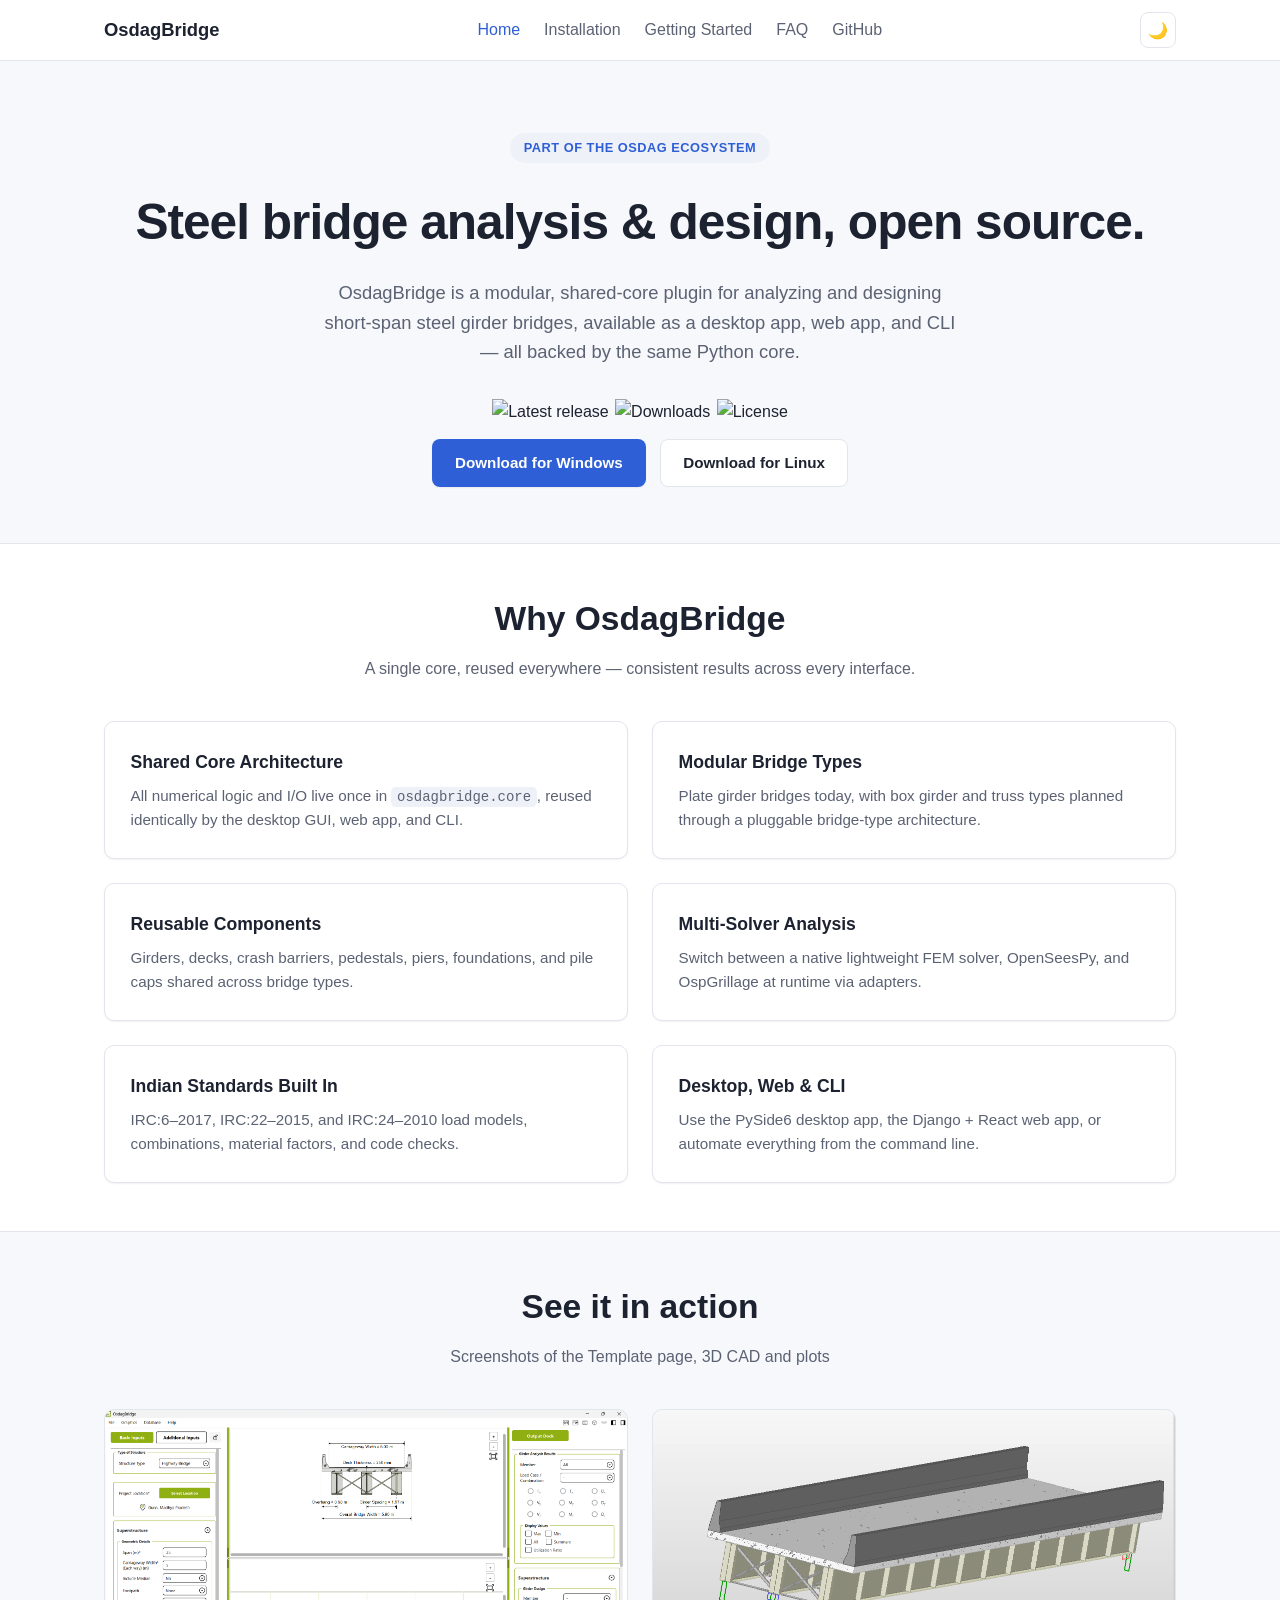
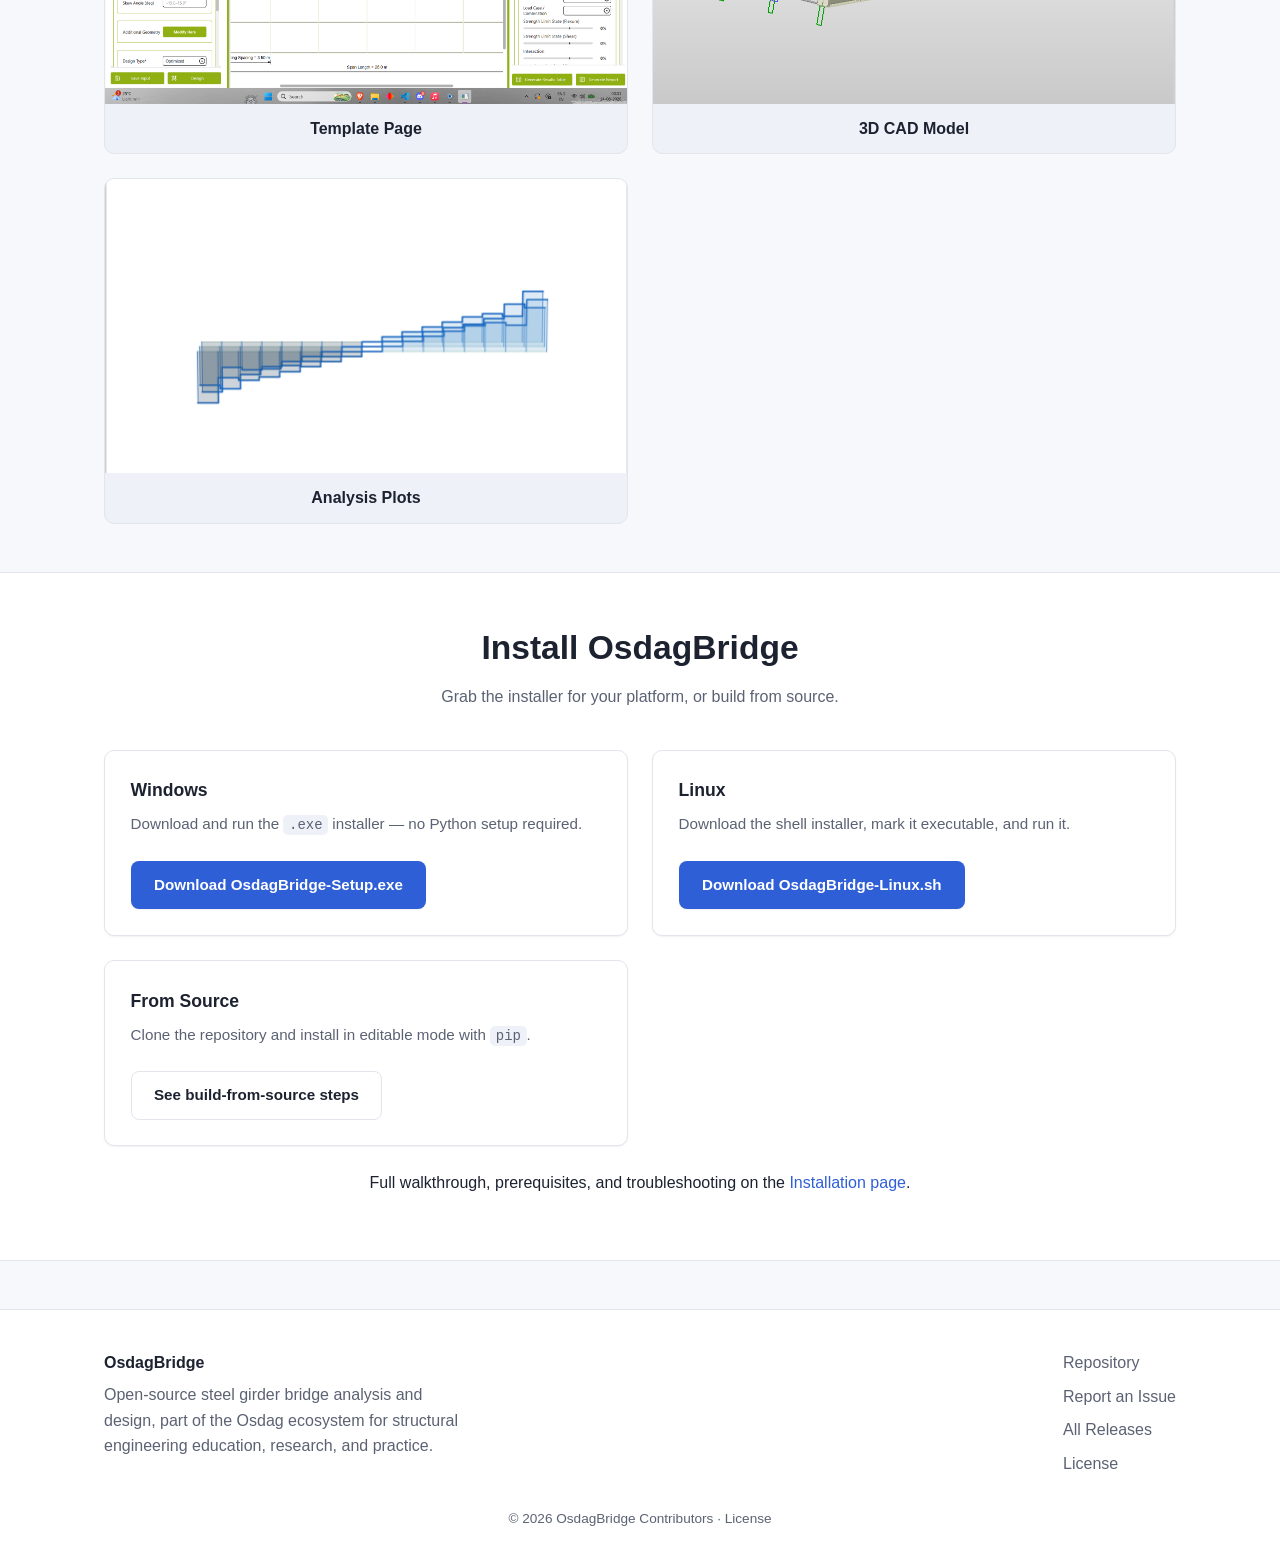
==== docs/index.html @ 04a24962 "update screenshots in docs" ====
<!doctype html>
<html lang="en">
<head>
  <meta charset="utf-8" />
  <meta name="viewport" content="width=device-width, initial-scale=1" />
  <title>OsdagBridge — Open-Source Steel Bridge Design</title>
  <meta name="description" content="OsdagBridge is a modular, open-source plugin for the analysis and design of steel bridges within the Osdag ecosystem." />
  <link rel="stylesheet" href="assets/style.css" />
</head>
<body>
  <header class="navbar">
    <div class="nav-container">
      <a href="index.html" class="brand">OsdagBridge</a>
      <nav class="nav-links" id="navLinks">
        <a href="index.html">Home</a>
        <a href="installation.html">Installation</a>
        <a href="getting-started.html">Getting Started</a>
        <a href="faq.html">FAQ</a>
        <a href="https://github.com/garvit000/OsdagBridge" target="_blank" rel="noopener">GitHub</a>
      </nav>
      <div class="nav-actions">
        <button id="themeToggle" class="icon-btn" aria-label="Toggle theme">🌙</button>
        <button id="navToggle" class="icon-btn nav-toggle" aria-label="Toggle menu">☰</button>
      </div>
    </div>
  </header>

  <main>
    <!-- Hero -->
    <section class="hero">
      <div class="container">
        <span class="eyebrow">Part of the Osdag ecosystem</span>
        <h1>Steel bridge analysis &amp; design, open source.</h1>
        <p class="lead">
          OsdagBridge is a modular, shared-core plugin for analyzing and designing short-span steel girder bridges,
          available as a desktop app, web app, and CLI — all backed by the same Python core.
        </p>
        <div class="badge-row">
          <img src="https://img.shields.io/github/v/release/garvit000/OsdagBridge?label=latest%20release" alt="Latest release" />
          <img src="https://img.shields.io/github/downloads/garvit000/OsdagBridge/total?label=downloads" alt="Downloads" />
          <img src="https://img.shields.io/github/license/garvit000/OsdagBridge" alt="License" />
        </div>
        <div class="btn-group">
          <a class="btn btn-primary" href="https://github.com/garvit000/OsdagBridge/releases/latest/download/OsdagBridge-Setup.exe">
            Download for Windows
          </a>
          <a class="btn btn-secondary" href="https://github.com/garvit000/OsdagBridge/releases/latest/download/OsdagBridge-Linux.sh">
            Download for Linux
          </a>
        </div>
      </div>
    </section>

    <!-- Features -->
    <section class="alt">
      <div class="container">
        <div class="section-title">
          <h2>Why OsdagBridge</h2>
          <p>A single core, reused everywhere — consistent results across every interface.</p>
        </div>
        <div class="grid">
          <div class="card">
            <h3>Shared Core Architecture</h3>
            <p>All numerical logic and I/O live once in <code>osdagbridge.core</code>, reused identically by the desktop GUI, web app, and CLI.</p>
          </div>
          <div class="card">
            <h3>Modular Bridge Types</h3>
            <p>Plate girder bridges today, with box girder and truss types planned through a pluggable bridge-type architecture.</p>
          </div>
          <div class="card">
            <h3>Reusable Components</h3>
            <p>Girders, decks, crash barriers, pedestals, piers, foundations, and pile caps shared across bridge types.</p>
          </div>
          <div class="card">
            <h3>Multi-Solver Analysis</h3>
            <p>Switch between a native lightweight FEM solver, OpenSeesPy, and OspGrillage at runtime via adapters.</p>
          </div>
          <div class="card">
            <h3>Indian Standards Built In</h3>
            <p>IRC:6–2017, IRC:22–2015, and IRC:24–2010 load models, combinations, material factors, and code checks.</p>
          </div>
          <div class="card">
            <h3>Desktop, Web &amp; CLI</h3>
            <p>Use the PySide6 desktop app, the Django + React web app, or automate everything from the command line.</p>
          </div>
        </div>
      </div>
    </section>

    <!-- Screenshots -->
    <section>
      <div class="container">
        <div class="section-title">
          <h2>See it in action</h2>
          <p>Screenshots of the Template page, 3D CAD and plots</p>
        </div>
        <div class="grid">
          <div class="screenshot">
            <img src="assets/images/template_page.png" alt="OsdagBridge template page" loading="lazy" />
            <span class="label">Template Page</span>
          </div>
          <div class="screenshot">
            <img src="assets/images/3d-cad.png" alt="OsdagBridge 3D CAD model view" loading="lazy" />
            <span class="label">3D CAD Model</span>
          </div>
          <div class="screenshot">
            <img src="assets/images/plots.png" alt="OsdagBridge analysis plots" loading="lazy" />
            <span class="label">Analysis Plots</span>
          </div>
        </div>
      </div>
    </section>

    <!-- Installation -->
    <section class="alt">
      <div class="container">
        <div class="section-title">
          <h2>Install OsdagBridge</h2>
          <p>Grab the installer for your platform, or build from source.</p>
        </div>
        <div class="grid">
          <div class="card">
            <h3>Windows</h3>
            <p>Download and run the <code>.exe</code> installer — no Python setup required.</p>
            <div class="mt-2">
              <a class="btn btn-primary" href="https://github.com/garvit000/OsdagBridge/releases/latest/download/OsdagBridge-Setup.exe">
                Download OsdagBridge-Setup.exe
              </a>
            </div>
          </div>
          <div class="card">
            <h3>Linux</h3>
            <p>Download the shell installer, mark it executable, and run it.</p>
            <div class="mt-2">
              <a class="btn btn-primary" href="https://github.com/garvit000/OsdagBridge/releases/latest/download/OsdagBridge-Linux.sh">
                Download OsdagBridge-Linux.sh
              </a>
            </div>
          </div>
          <div class="card">
            <h3>From Source</h3>
            <p>Clone the repository and install in editable mode with <code>pip</code>.</p>
            <div class="mt-2">
              <a class="btn btn-secondary" href="installation.html">See build-from-source steps</a>
            </div>
          </div>
        </div>
        <p class="text-center mt-2">
          Full walkthrough, prerequisites, and troubleshooting on the
          <a href="installation.html">Installation page</a>.
        </p>
      </div>
    </section>
  </main>

  <footer class="footer">
    <div class="footer-container">
      <div>
        <strong>OsdagBridge</strong>
        <p>Open-source steel girder bridge analysis and design, part of the Osdag ecosystem for structural engineering education, research, and practice.</p>
      </div>
      <div class="footer-links">
        <a href="https://github.com/garvit000/OsdagBridge" target="_blank" rel="noopener">Repository</a>
        <a href="https://github.com/garvit000/OsdagBridge/issues" target="_blank" rel="noopener">Report an Issue</a>
        <a href="https://github.com/garvit000/OsdagBridge/releases" target="_blank" rel="noopener">All Releases</a>
        <a href="https://github.com/garvit000/OsdagBridge/blob/dev/LICENSE" target="_blank" rel="noopener">License</a>
      </div>
    </div>
    <p class="footer-note">© 2026 OsdagBridge Contributors · License</p>
  </footer>

  <script src="assets/script.js"></script>
</body>
</html>
---- docs/assets/style.css ----
/* ==========================================================================
   OsdagBridge Documentation Site — shared styles
   ========================================================================== */

:root {
  --color-bg: #f7f8fb;
  --color-bg-alt: #ffffff;
  --color-surface: #ffffff;
  --color-border: #e2e5ec;
  --color-text: #1c2230;
  --color-text-muted: #5b6273;
  --color-brand: #2f5fd6;
  --color-brand-dark: #1f3f9c;
  --color-brand-contrast: #ffffff;
  --color-accent: #16a085;
  --color-code-bg: #eef1f8;
  --color-header-bg: rgba(255, 255, 255, 0.9);
  --shadow-sm: 0 1px 2px rgba(20, 24, 38, 0.06);
  --shadow-md: 0 8px 24px rgba(20, 24, 38, 0.08);
  --radius: 10px;
  --max-width: 1120px;
}

:root[data-theme="dark"] {
  --color-bg: #10131c;
  --color-bg-alt: #161a26;
  --color-surface: #1a1f2c;
  --color-border: #2a2f3d;
  --color-text: #e8eaf1;
  --color-text-muted: #a3a9bb;
  --color-brand: #6c8fff;
  --color-brand-dark: #97afff;
  --color-brand-contrast: #0c0e14;
  --color-accent: #2ed3a8;
  --color-code-bg: #1f2430;
  --color-header-bg: rgba(16, 19, 28, 0.85);
  --shadow-sm: 0 1px 2px rgba(0, 0, 0, 0.4);
  --shadow-md: 0 8px 24px rgba(0, 0, 0, 0.45);
}

@media (prefers-color-scheme: dark) {
  :root:not([data-theme="light"]) {
    --color-bg: #10131c;
    --color-bg-alt: #161a26;
    --color-surface: #1a1f2c;
    --color-border: #2a2f3d;
    --color-text: #e8eaf1;
    --color-text-muted: #a3a9bb;
    --color-brand: #6c8fff;
    --color-brand-dark: #97afff;
    --color-brand-contrast: #0c0e14;
    --color-accent: #2ed3a8;
    --color-code-bg: #1f2430;
    --color-header-bg: rgba(16, 19, 28, 0.85);
    --shadow-sm: 0 1px 2px rgba(0, 0, 0, 0.4);
    --shadow-md: 0 8px 24px rgba(0, 0, 0, 0.45);
  }
}

* {
  box-sizing: border-box;
}

html {
  scroll-behavior: smooth;
}

body {
  margin: 0;
  font-family: "Segoe UI", -apple-system, BlinkMacSystemFont, Roboto, Helvetica, Arial, sans-serif;
  background: var(--color-bg);
  color: var(--color-text);
  transition: background-color 0.2s ease, color 0.2s ease;
  line-height: 1.6;
}

img {
  max-width: 100%;
  display: block;
}

a {
  color: var(--color-brand);
  text-decoration: none;
}

a:hover {
  text-decoration: underline;
}

code, pre {
  font-family: "Cascadia Code", "Fira Code", Consolas, Menlo, monospace;
}

code {
  background: var(--color-code-bg);
  padding: 0.15em 0.4em;
  border-radius: 5px;
  font-size: 0.92em;
}

pre {
  background: var(--color-code-bg);
  border: 1px solid var(--color-border);
  border-radius: var(--radius);
  padding: 1rem 1.1rem;
  overflow-x: auto;
}

pre code {
  background: none;
  padding: 0;
}

.container {
  max-width: var(--max-width);
  margin: 0 auto;
  padding: 0 1.5rem;
}

/* ---------------------------------- Navbar -------------------------------- */

.navbar {
  position: sticky;
  top: 0;
  z-index: 50;
  backdrop-filter: blur(8px);
  background: var(--color-header-bg);
  border-bottom: 1px solid var(--color-border);
}

.nav-container {
  max-width: var(--max-width);
  margin: 0 auto;
  padding: 0.75rem 1.5rem;
  display: flex;
  align-items: center;
  justify-content: space-between;
  gap: 1rem;
}

.brand {
  display: flex;
  align-items: center;
  gap: 0.5rem;
  font-weight: 700;
  font-size: 1.15rem;
  color: var(--color-text);
}

.brand:hover {
  text-decoration: none;
}

.nav-links {
  display: flex;
  align-items: center;
  gap: 1.5rem;
  font-weight: 500;
}

.nav-links a {
  color: var(--color-text-muted);
  white-space: nowrap;
}

.nav-links a.active,
.nav-links a:hover {
  color: var(--color-brand);
  text-decoration: none;
}

.nav-actions {
  display: flex;
  align-items: center;
  gap: 0.5rem;
}

.icon-btn {
  background: none;
  border: 1px solid var(--color-border);
  color: var(--color-text);
  border-radius: 8px;
  width: 2.25rem;
  height: 2.25rem;
  display: inline-flex;
  align-items: center;
  justify-content: center;
  cursor: pointer;
  font-size: 1rem;
  transition: background-color 0.15s ease, transform 0.15s ease;
}

.icon-btn:hover {
  background: var(--color-code-bg);
}

.nav-toggle {
  display: none;
}

/* --------------------------------- Buttons -------------------------------- */

.btn {
  display: inline-flex;
  align-items: center;
  justify-content: center;
  gap: 0.5rem;
  padding: 0.7rem 1.4rem;
  border-radius: 8px;
  font-weight: 600;
  font-size: 0.95rem;
  border: 1px solid transparent;
  cursor: pointer;
  transition: transform 0.12s ease, box-shadow 0.12s ease, background-color 0.12s ease;
}

.btn:hover {
  text-decoration: none;
  transform: translateY(-1px);
}

.btn-primary {
  background: var(--color-brand);
  color: var(--color-brand-contrast);
  box-shadow: var(--shadow-sm);
}

.btn-primary:hover {
  background: var(--color-brand-dark);
}

.btn-secondary {
  background: var(--color-surface);
  color: var(--color-text);
  border-color: var(--color-border);
}

.btn-secondary:hover {
  border-color: var(--color-brand);
}

.btn-group {
  display: flex;
  flex-wrap: wrap;
  gap: 0.85rem;
}

/* ---------------------------------- Hero ---------------------------------- */

.hero {
  padding: 4.5rem 0 3.5rem;
  text-align: center;
}

.hero .eyebrow {
  display: inline-block;
  background: var(--color-code-bg);
  color: var(--color-brand);
  padding: 0.3rem 0.85rem;
  border-radius: 999px;
  font-size: 0.8rem;
  font-weight: 700;
  letter-spacing: 0.04em;
  text-transform: uppercase;
  margin-bottom: 1.25rem;
}

.hero h1 {
  font-size: clamp(2rem, 5vw, 3.1rem);
  margin: 0 0 1rem;
  letter-spacing: -0.02em;
}

.hero p.lead {
  font-size: 1.15rem;
  color: var(--color-text-muted);
  max-width: 640px;
  margin: 0 auto 2rem;
}

.hero .btn-group {
  justify-content: center;
}

/* ------------------------------- Page header ------------------------------ */

.page-header {
  padding: 3rem 0 1rem;
  text-align: center;
}

.page-header h1 {
  font-size: clamp(1.8rem, 4vw, 2.5rem);
  margin: 0 0 0.75rem;
}

.page-header p {
  color: var(--color-text-muted);
  max-width: 620px;
  margin: 0 auto;
}

/* --------------------------------- Sections -------------------------------- */

section {
  padding: 3rem 0;
}

section.alt {
  background: var(--color-bg-alt);
  border-top: 1px solid var(--color-border);
  border-bottom: 1px solid var(--color-border);
}

.section-title {
  text-align: center;
  margin-bottom: 2.5rem;
}

.section-title h2 {
  font-size: clamp(1.6rem, 3.5vw, 2.1rem);
  margin: 0 0 0.6rem;
}

.section-title p {
  color: var(--color-text-muted);
  max-width: 560px;
  margin: 0 auto;
}

/* ----------------------------------- Grid ---------------------------------- */

.grid {
  display: grid;
  gap: 1.5rem;
  grid-template-columns: repeat(auto-fit, minmax(400px, 1fr));
}

.card {
  background: var(--color-surface);
  border: 1px solid var(--color-border);
  border-radius: var(--radius);
  padding: 1.6rem;
  box-shadow: var(--shadow-sm);
  transition: transform 0.15s ease, box-shadow 0.15s ease;
}

.card:hover {
  transform: translateY(-3px);
  box-shadow: var(--shadow-md);
}

.card h3 {
  margin: 0 0 0.5rem;
  font-size: 1.1rem;
}

.card p {
  margin: 0;
  color: var(--color-text-muted);
  font-size: 0.95rem;
}

/* ------------------------------- Screenshots ------------------------------- */

.screenshot {
  border: 1px solid var(--color-border);
  border-radius: var(--radius);
  background: var(--color-code-bg);
  overflow: hidden;
}

.screenshot img {
  display: block;
  width: 100%;
  aspect-ratio: 16 / 9;
  object-fit: cover;
}

.screenshot .label {
  display: block;
  font-weight: 600;
  color: var(--color-text);
  text-align: center;
  padding: 0.75rem 1rem;
}

/* ------------------------------- Install steps ------------------------------ */

.steps {
  counter-reset: step;
  list-style: none;
  padding: 0;
  margin: 0;
}

.steps li {
  position: relative;
  padding: 0 0 1.75rem 3rem;
  border-left: 2px solid var(--color-border);
  margin-left: 1rem;
}

.steps li:last-child {
  border-color: transparent;
  padding-bottom: 0;
}

.steps li::before {
  counter-increment: step;
  content: counter(step);
  position: absolute;
  left: -1.1rem;
  top: 0;
  width: 2.1rem;
  height: 2.1rem;
  border-radius: 50%;
  background: var(--color-brand);
  color: var(--color-brand-contrast);
  font-weight: 700;
  display: flex;
  align-items: center;
  justify-content: center;
  font-size: 0.9rem;
}

.steps h3 {
  margin: 0 0 0.4rem;
  font-size: 1.05rem;
}

.steps p {
  margin: 0 0 0.6rem;
  color: var(--color-text-muted);
}

/* ------------------------------------ Tabs ---------------------------------- */

.tabs {
  display: flex;
  gap: 0.5rem;
  border-bottom: 1px solid var(--color-border);
  margin-bottom: 1.5rem;
  flex-wrap: wrap;
}

.tab-btn {
  background: none;
  border: none;
  padding: 0.7rem 1.1rem;
  font-weight: 600;
  font-size: 0.95rem;
  color: var(--color-text-muted);
  cursor: pointer;
  border-bottom: 2px solid transparent;
}

.tab-btn.active {
  color: var(--color-brand);
  border-color: var(--color-brand);
}

.tab-panel {
  display: none;
}

.tab-panel.active {
  display: block;
}

/* ------------------------------------ FAQ ------------------------------------ */

.faq-item {
  background: var(--color-surface);
  border: 1px solid var(--color-border);
  border-radius: var(--radius);
  margin-bottom: 0.85rem;
  overflow: hidden;
}

.faq-item summary {
  cursor: pointer;
  list-style: none;
  padding: 1.1rem 1.4rem;
  font-weight: 600;
  display: flex;
  align-items: center;
  justify-content: space-between;
  gap: 1rem;
}

.faq-item summary::-webkit-details-marker {
  display: none;
}

.faq-item summary::after {
  content: "+";
  font-size: 1.3rem;
  color: var(--color-brand);
  transition: transform 0.15s ease;
  flex-shrink: 0;
}

.faq-item[open] summary::after {
  transform: rotate(45deg);
}

.faq-item .faq-body {
  padding: 0 1.4rem 1.2rem;
  color: var(--color-text-muted);
}

/* ------------------------------ Callout / notes ------------------------------ */

.callout {
  border: 1px solid var(--color-border);
  border-left: 4px solid var(--color-brand);
  background: var(--color-bg-alt);
  border-radius: 8px;
  padding: 1rem 1.25rem;
  margin: 1.25rem 0;
}

.callout.warning {
  border-left-color: #d68a00;
}

.callout strong {
  display: block;
  margin-bottom: 0.25rem;
}

/* ------------------------------------ Footer ---------------------------------- */

.footer {
  border-top: 1px solid var(--color-border);
  background: var(--color-bg-alt);
  margin-top: 3rem;
  padding: 2.5rem 0 1.5rem;
}

.footer-container {
  display: flex;
  flex-wrap: wrap;
  gap: 2rem;
  justify-content: space-between;
  max-width: var(--max-width);
  margin: 0 auto;
  padding: 0 1.5rem;
}

.footer-container p {
  color: var(--color-text-muted);
  max-width: 360px;
  margin: 0.4rem 0 0;
}

.footer-links {
  display: flex;
  flex-direction: column;
  gap: 0.5rem;
}

.footer-links a {
  color: var(--color-text-muted);
}

.footer-links a:hover {
  color: var(--color-brand);
}

.footer-note {
  text-align: center;
  color: var(--color-text-muted);
  font-size: 0.85rem;
  margin-top: 2rem;
}

/* ------------------------------------ Utility ---------------------------------- */

.text-center {
  text-align: center;
}

.mt-2 {
  margin-top: 1.5rem;
}

.badge-row {
  display: flex;
  flex-wrap: wrap;
  gap: 0.4rem;
  justify-content: center;
  margin-bottom: 1.25rem;
}

.badge-row img {
  height: 20px;
}

/* ------------------------------------ Responsive -------------------------------- */

@media (max-width: 780px) {
  .nav-links {
    position: absolute;
    top: 100%;
    left: 0;
    right: 0;
    background: var(--color-surface);
    border-bottom: 1px solid var(--color-border);
    flex-direction: column;
    align-items: flex-start;
    padding: 1rem 1.5rem;
    gap: 1rem;
    display: none;
    box-shadow: var(--shadow-md);
  }

  .nav-links.open {
    display: flex;
  }

  .nav-toggle {
    display: inline-flex;
  }

  .footer-container {
    flex-direction: column;
  }
}
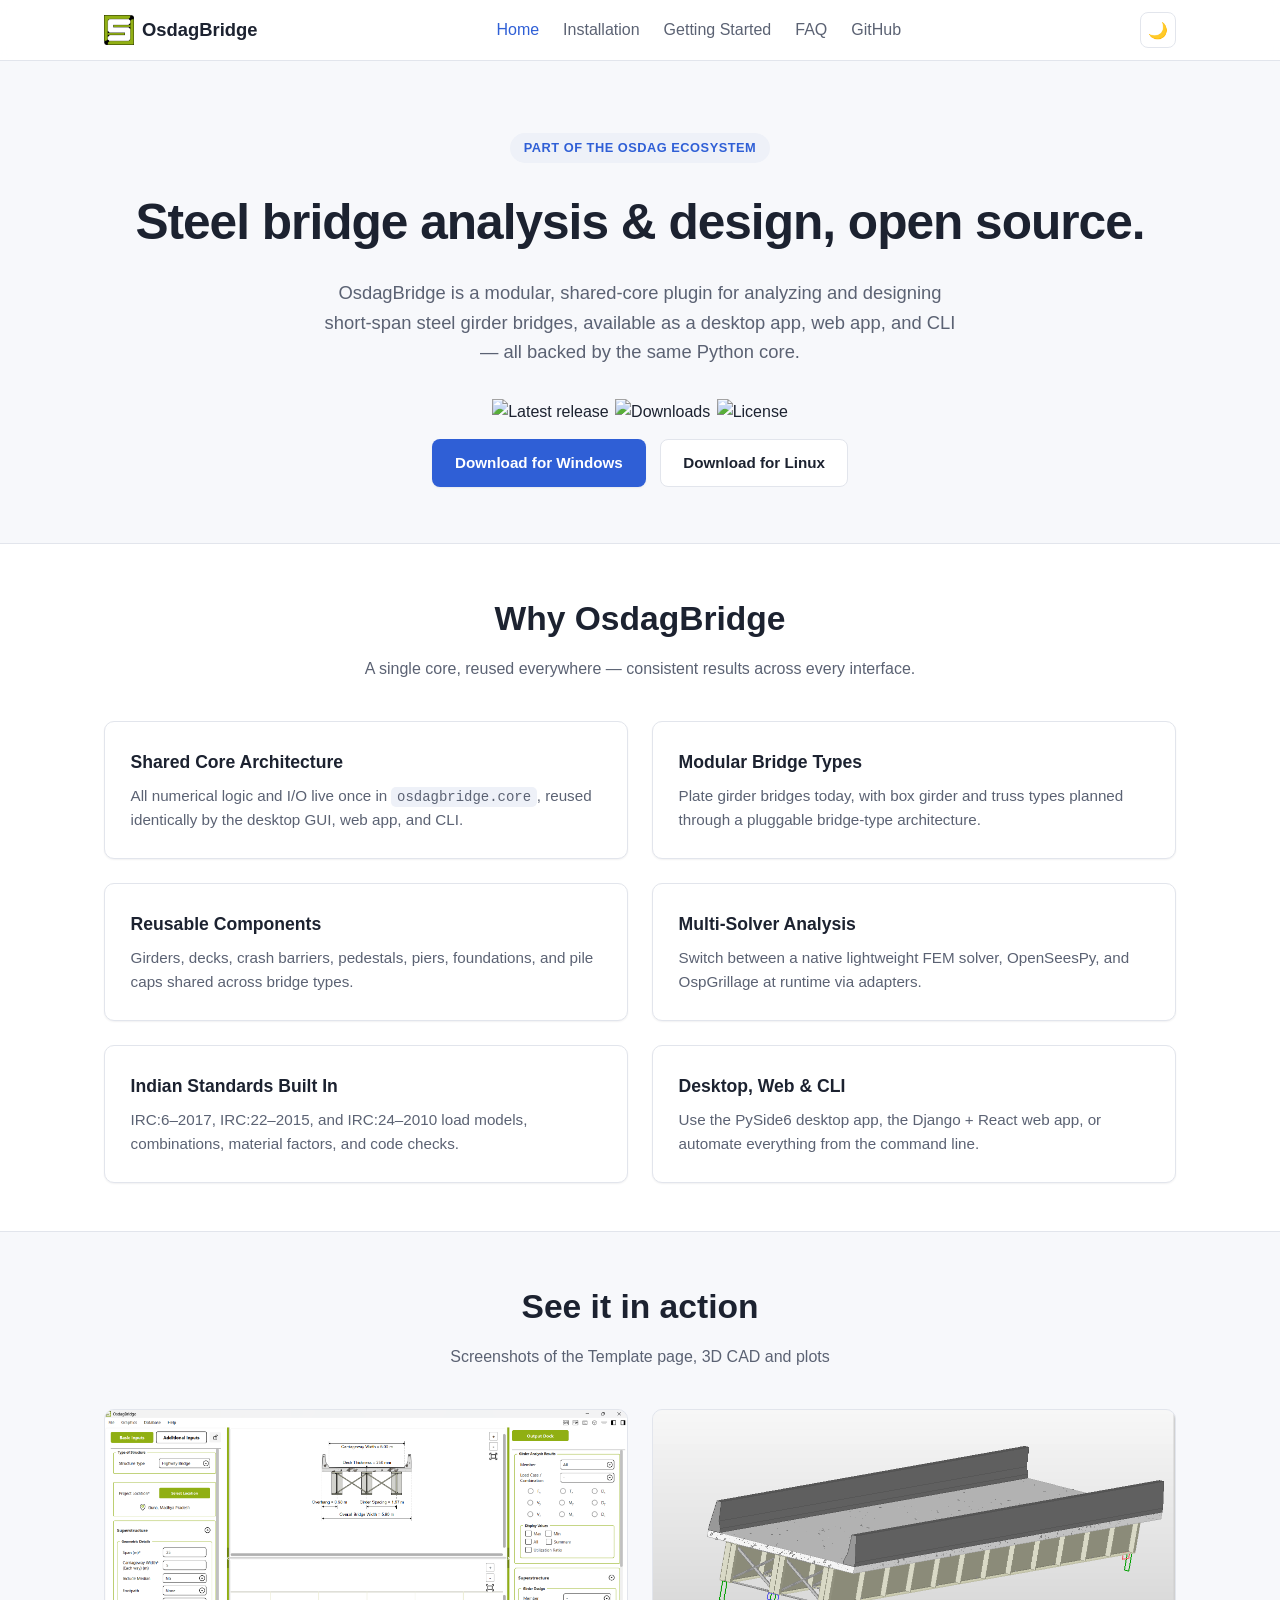
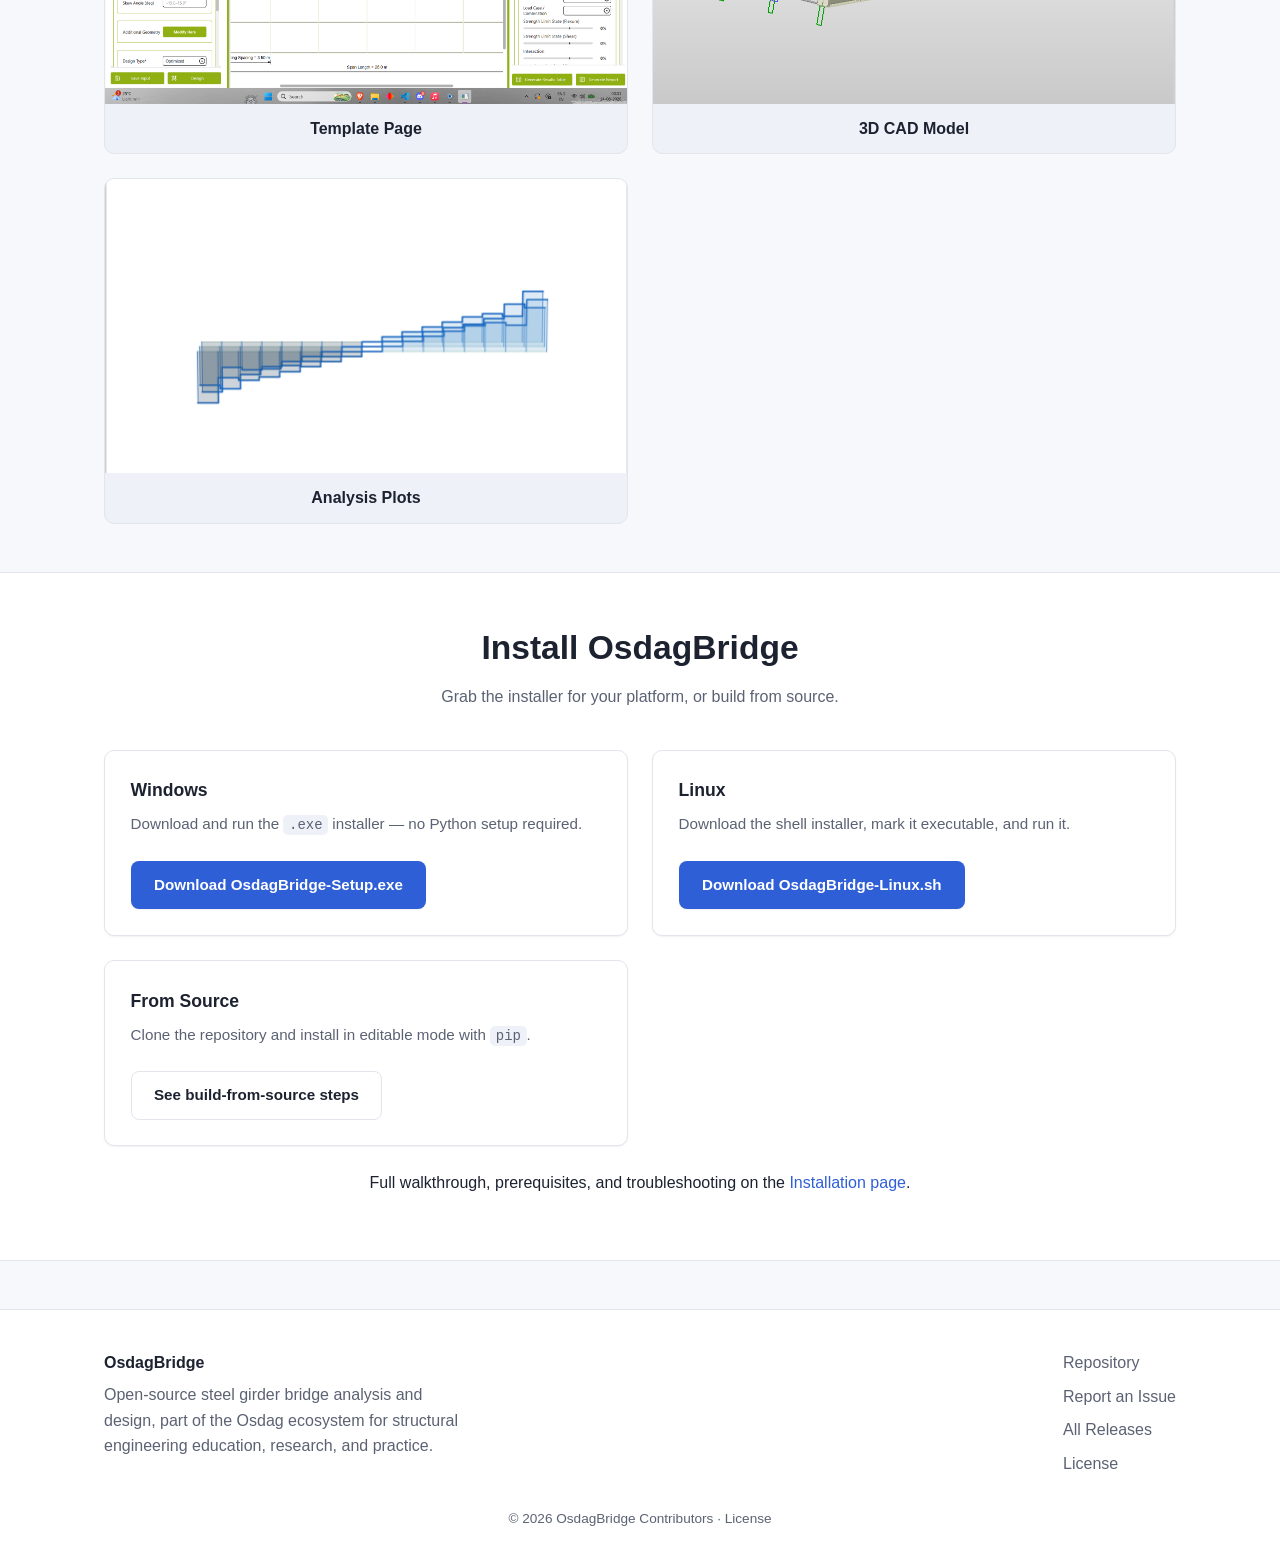
==== commit 576b227a: "add osdag logo" ====
--- a/docs/index.html
+++ b/docs/index.html
@@ -6,11 +6,12 @@
   <title>OsdagBridge — Open-Source Steel Bridge Design</title>
   <meta name="description" content="OsdagBridge is a modular, open-source plugin for the analysis and design of steel bridges within the Osdag ecosystem." />
   <link rel="stylesheet" href="assets/style.css" />
+  <link rel="icon" type ="image/svg+xml" href="assets/images/osdag_logo.png"/>
 </head>
 <body>
   <header class="navbar">
     <div class="nav-container">
-      <a href="index.html" class="brand">OsdagBridge</a>
+      <a href="index.html" class="brand"><img src="assets/images/osdag_logo.png" alt="osdag logo" width="30" height="30"></img> OsdagBridge</a>
       <nav class="nav-links" id="navLinks">
         <a href="index.html">Home</a>
         <a href="installation.html">Installation</a>
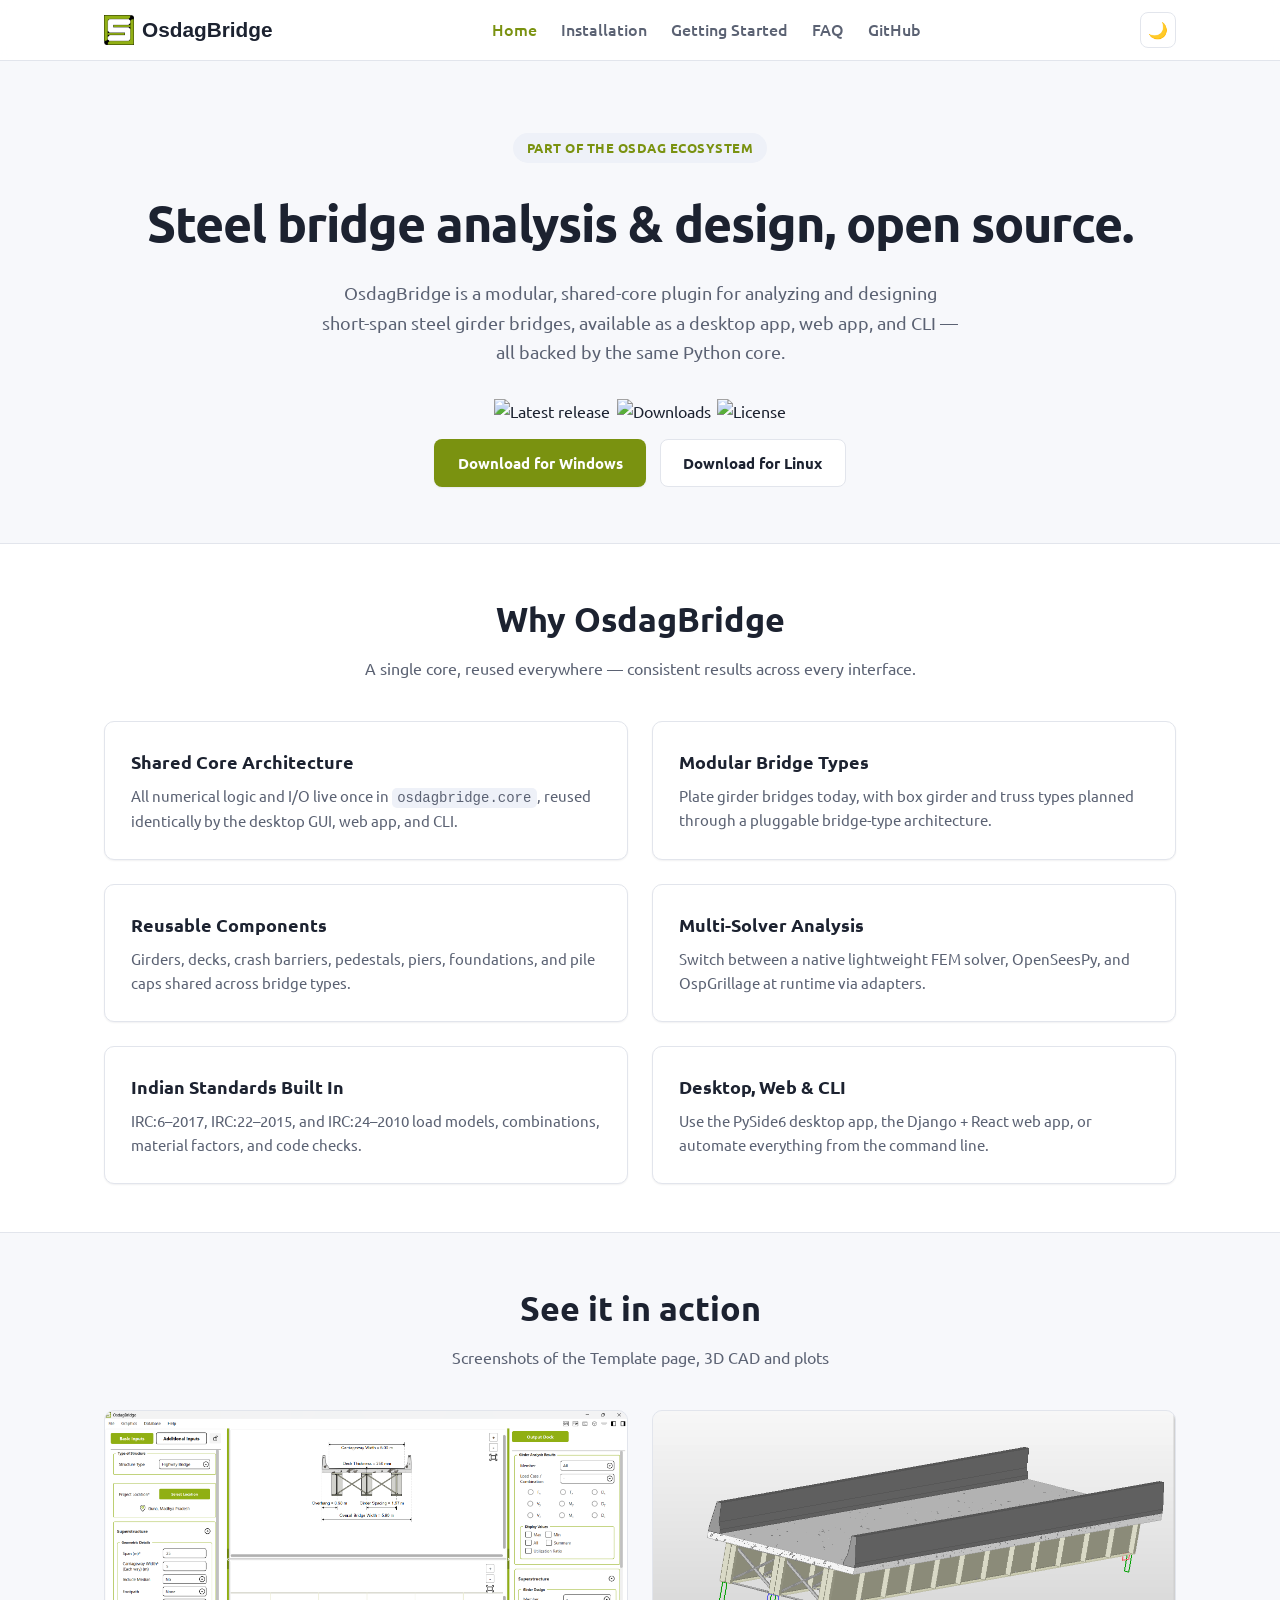
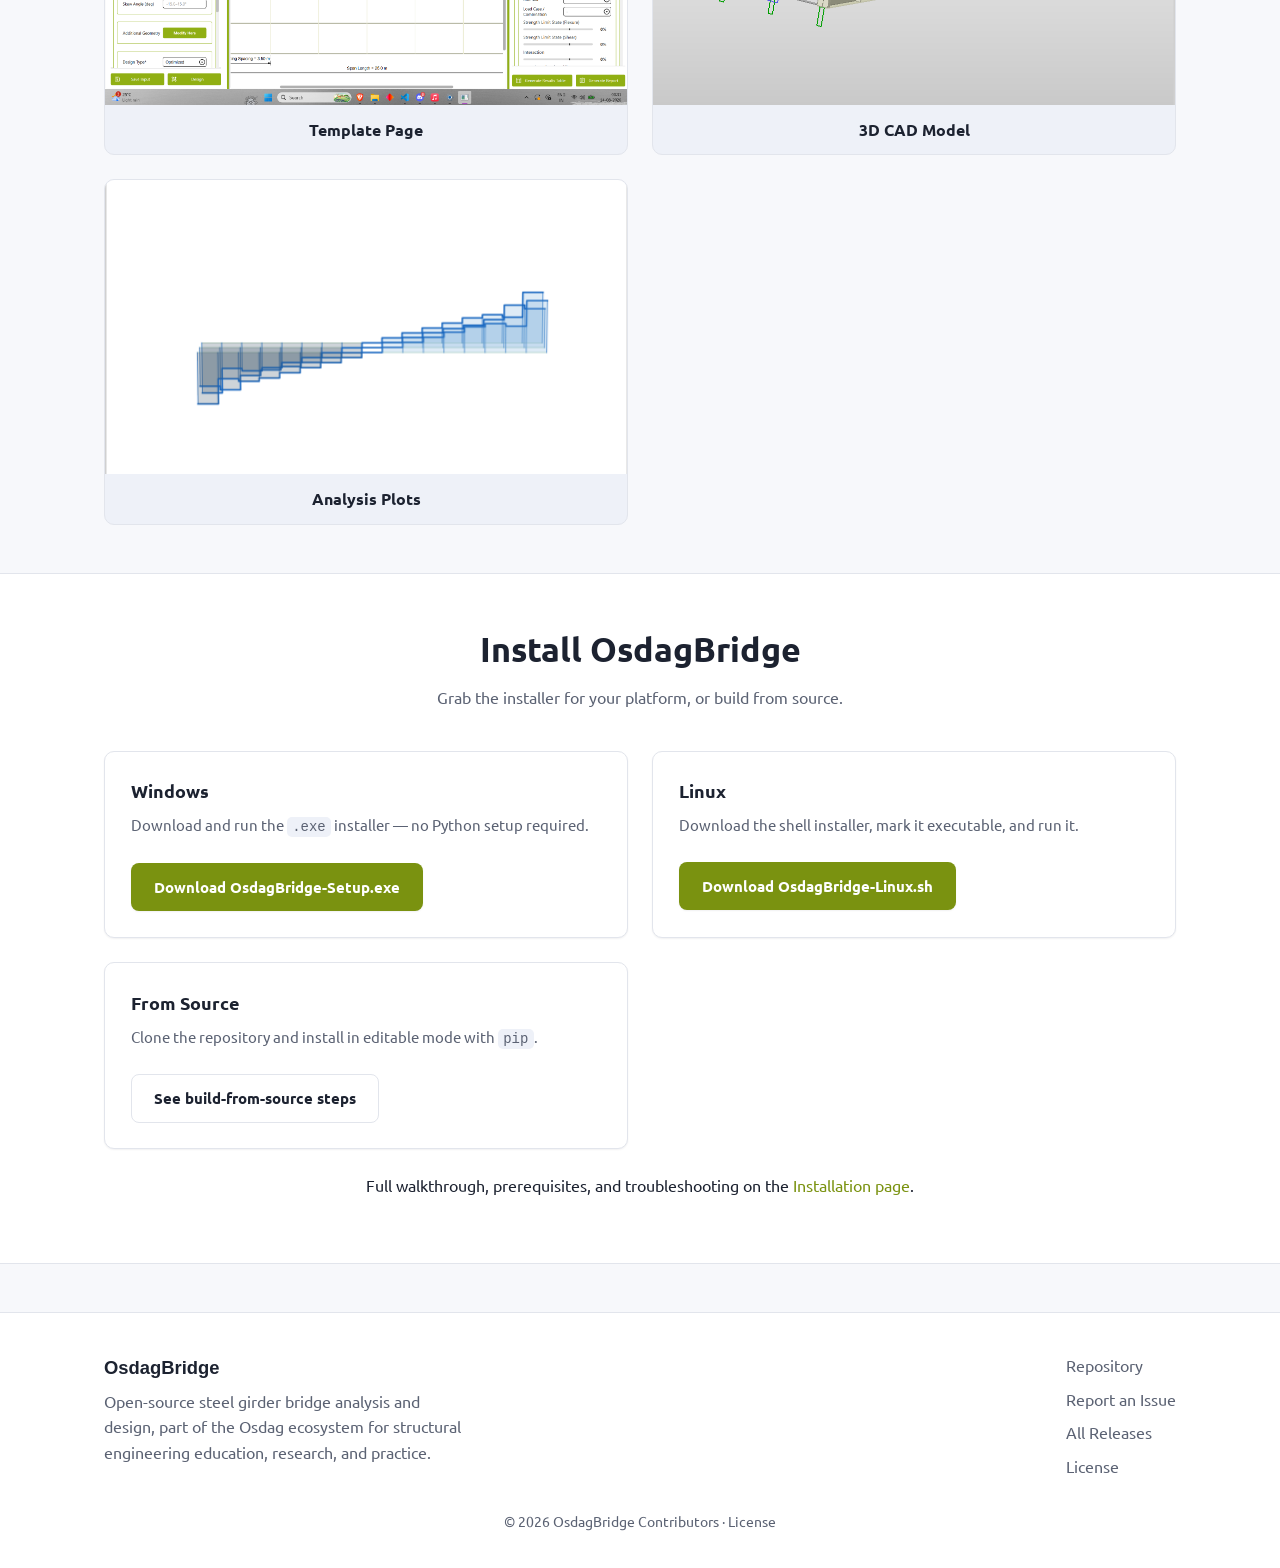
==== commit b65e5dc3: "update color scheme and fonts" ====
--- a/docs/index.html
+++ b/docs/index.html
@@ -157,7 +157,7 @@
   <footer class="footer">
     <div class="footer-container">
       <div>
-        <strong>OsdagBridge</strong>
+        <strong class="brand-title">OsdagBridge</strong>
         <p>Open-source steel girder bridge analysis and design, part of the Osdag ecosystem for structural engineering education, research, and practice.</p>
       </div>
       <div class="footer-links">
--- a/docs/assets/style.css
+++ b/docs/assets/style.css
@@ -2,15 +2,20 @@
    OsdagBridge Documentation Site — shared styles
    ========================================================================== */
 
+@import url('https://fonts.cdnfonts.com/css/aaargh');
+@import url('https://fonts.googleapis.com/css2?family=Ubuntu:wght@400;500;700&display=swap');
+
 :root {
+  --font-title: "Aaargh", "Segoe UI", sans-serif;
+  --font-body: "Ubuntu", "Segoe UI", -apple-system, BlinkMacSystemFont, Roboto, Helvetica, Arial, sans-serif;
   --color-bg: #f7f8fb;
   --color-bg-alt: #ffffff;
   --color-surface: #ffffff;
   --color-border: #e2e5ec;
   --color-text: #1c2230;
   --color-text-muted: #5b6273;
-  --color-brand: #2f5fd6;
-  --color-brand-dark: #1f3f9c;
+  --color-brand: #7a9210;
+  --color-brand-dark: #5f720c;
   --color-brand-contrast: #ffffff;
   --color-accent: #16a085;
   --color-code-bg: #eef1f8;
@@ -28,8 +33,8 @@
   --color-border: #2a2f3d;
   --color-text: #e8eaf1;
   --color-text-muted: #a3a9bb;
-  --color-brand: #6c8fff;
-  --color-brand-dark: #97afff;
+  --color-brand: #a3c22e;
+  --color-brand-dark: #b8d454;
   --color-brand-contrast: #0c0e14;
   --color-accent: #2ed3a8;
   --color-code-bg: #1f2430;
@@ -46,8 +51,8 @@
     --color-border: #2a2f3d;
     --color-text: #e8eaf1;
     --color-text-muted: #a3a9bb;
-    --color-brand: #6c8fff;
-    --color-brand-dark: #97afff;
+    --color-brand: #a3c22e;
+    --color-brand-dark: #b8d454;
     --color-brand-contrast: #0c0e14;
     --color-accent: #2ed3a8;
     --color-code-bg: #1f2430;
@@ -67,7 +72,7 @@
 
 body {
   margin: 0;
-  font-family: "Segoe UI", -apple-system, BlinkMacSystemFont, Roboto, Helvetica, Arial, sans-serif;
+  font-family: var(--font-body);
   background: var(--color-bg);
   color: var(--color-text);
   transition: background-color 0.2s ease, color 0.2s ease;
@@ -143,13 +148,19 @@
   display: flex;
   align-items: center;
   gap: 0.5rem;
+  font-family: var(--font-title);
   font-weight: 700;
-  font-size: 1.15rem;
+  font-size: 1.3rem;
   color: var(--color-text);
 }
 
 .brand:hover {
   text-decoration: none;
+}
+
+.brand-title {
+  font-family: var(--font-title);
+  font-size: 1.15rem;
 }
 
 .nav-links {
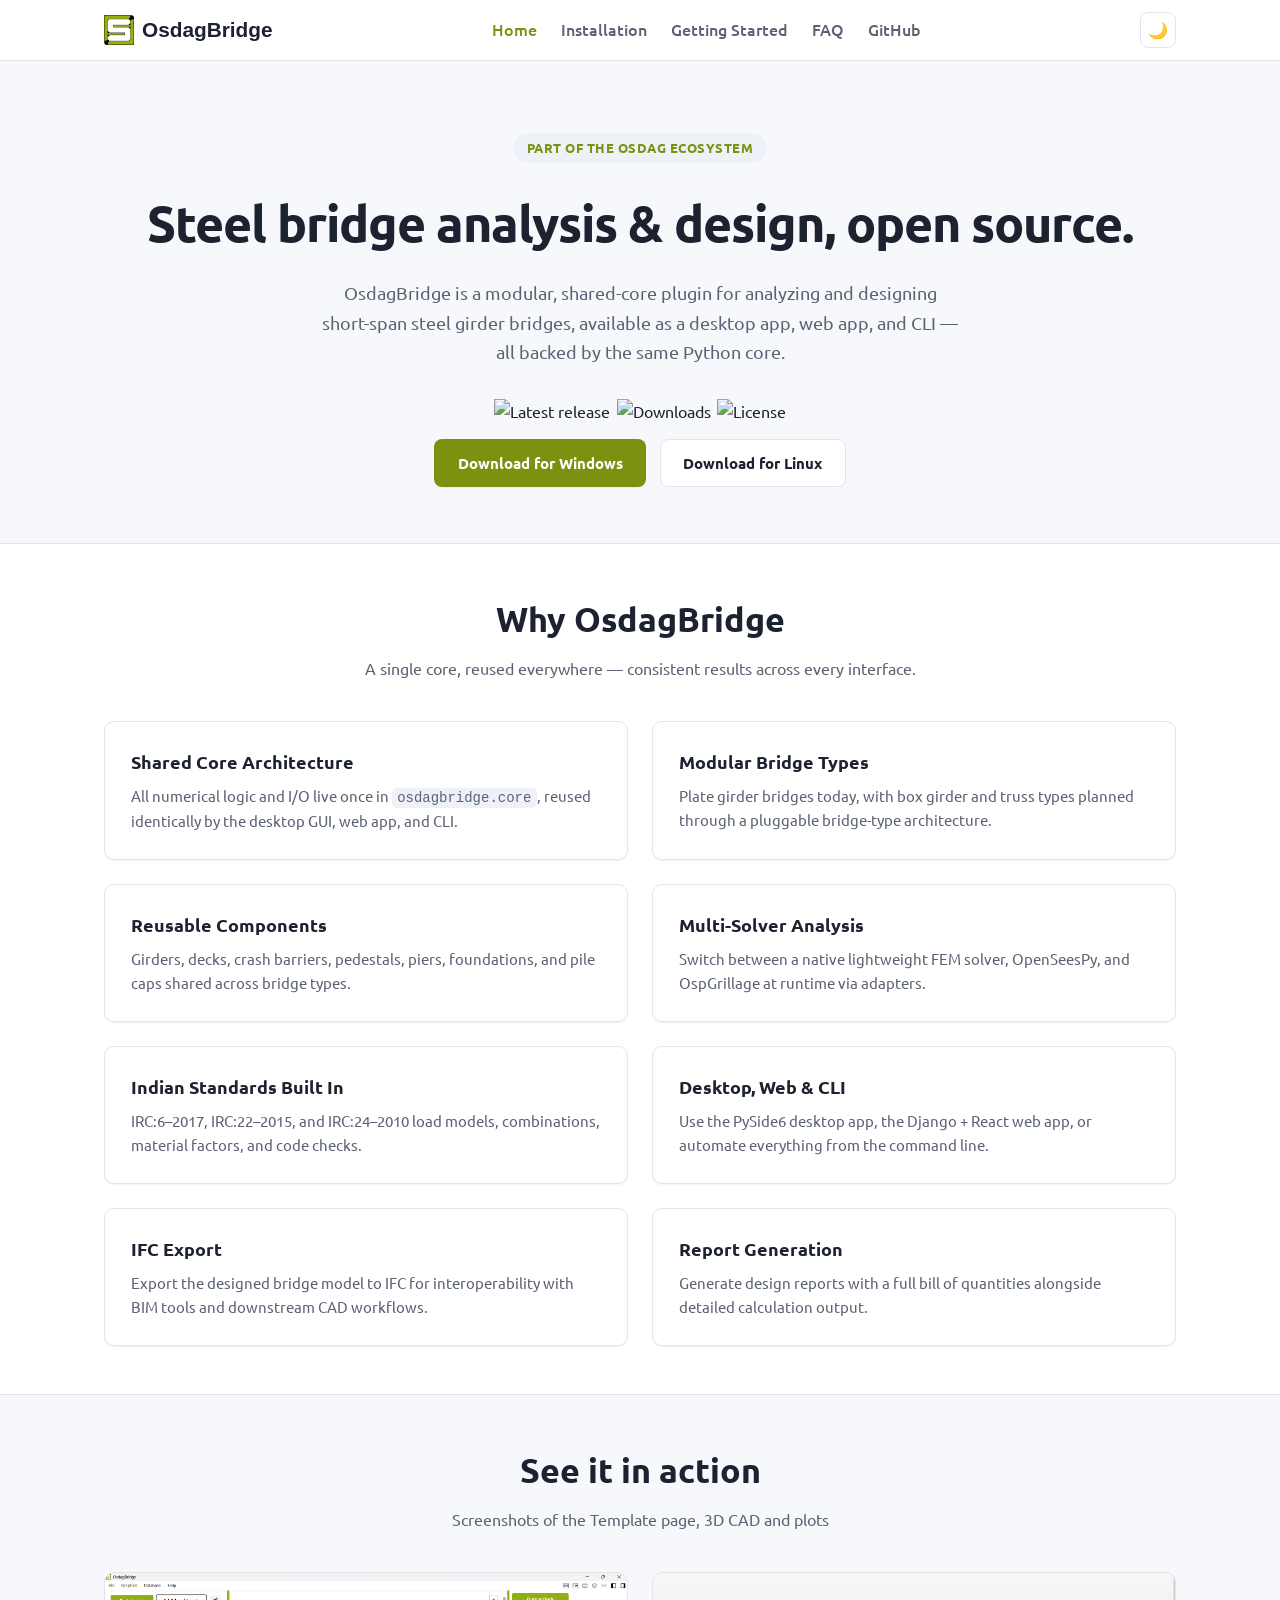
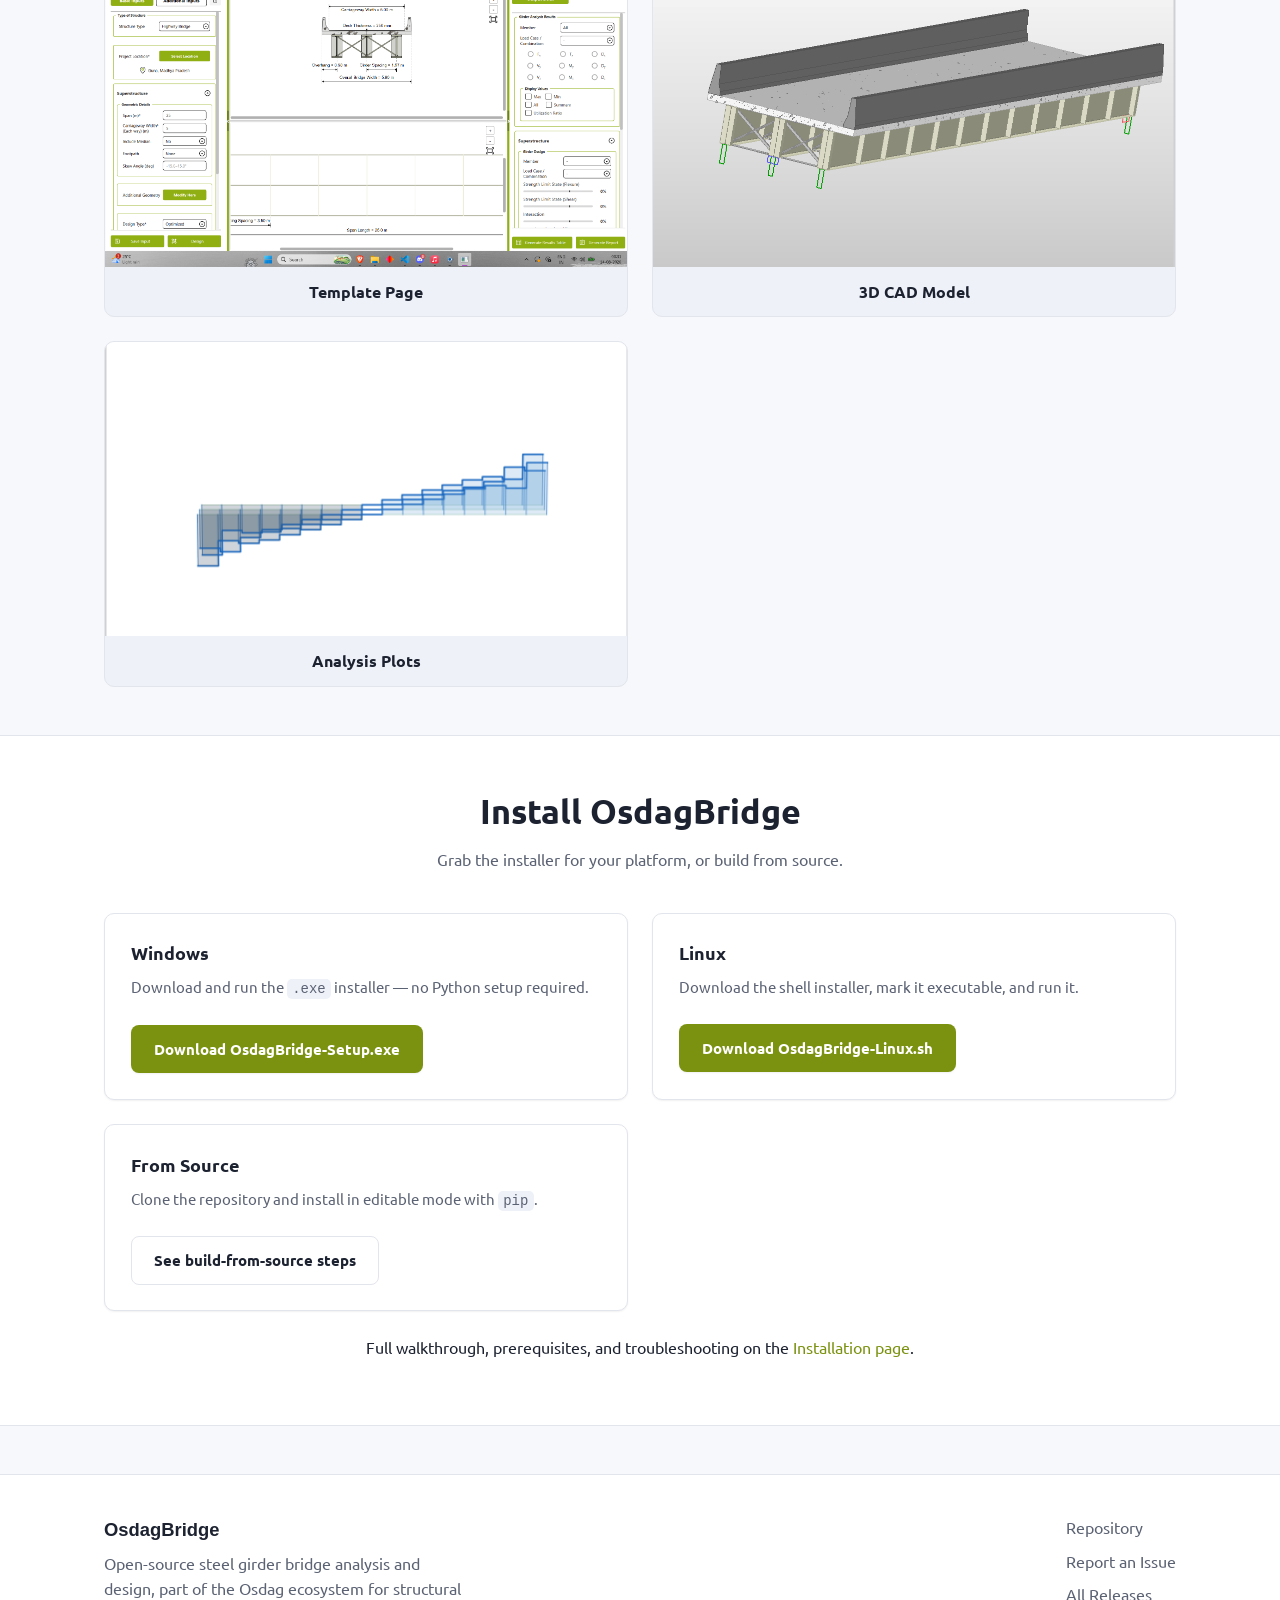
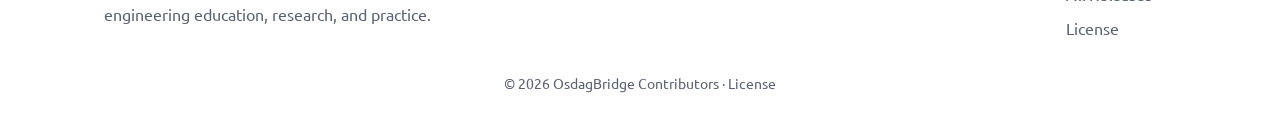
==== commit 69e9b737: "add ifc and report feature" ====
--- a/docs/index.html
+++ b/docs/index.html
@@ -83,6 +83,14 @@
           <div class="card">
             <h3>Desktop, Web &amp; CLI</h3>
             <p>Use the PySide6 desktop app, the Django + React web app, or automate everything from the command line.</p>
+          </div>
+          <div class="card">
+            <h3>IFC Export</h3>
+            <p>Export the designed bridge model to IFC for interoperability with BIM tools and downstream CAD workflows.</p>
+          </div>
+          <div class="card">
+            <h3>Report Generation</h3>
+            <p>Generate design reports with a full bill of quantities alongside detailed calculation output.</p>
           </div>
         </div>
       </div>
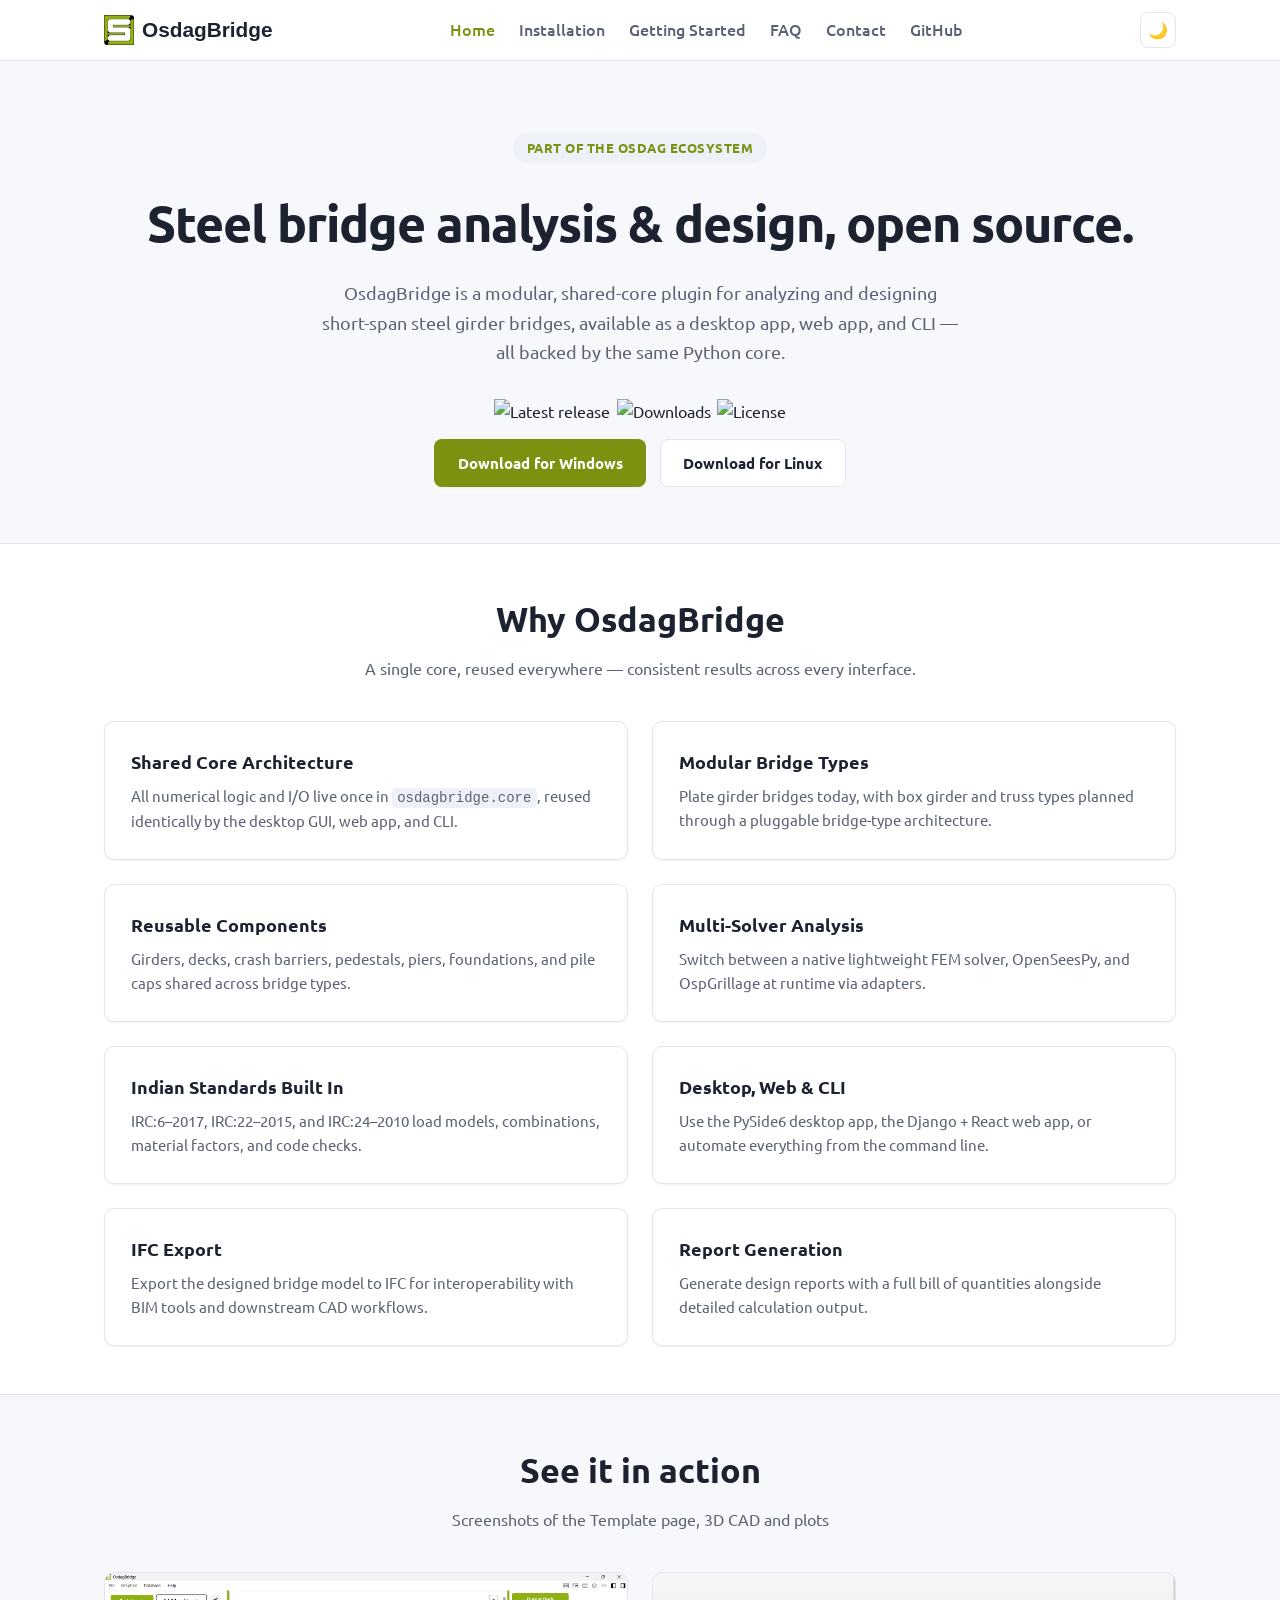
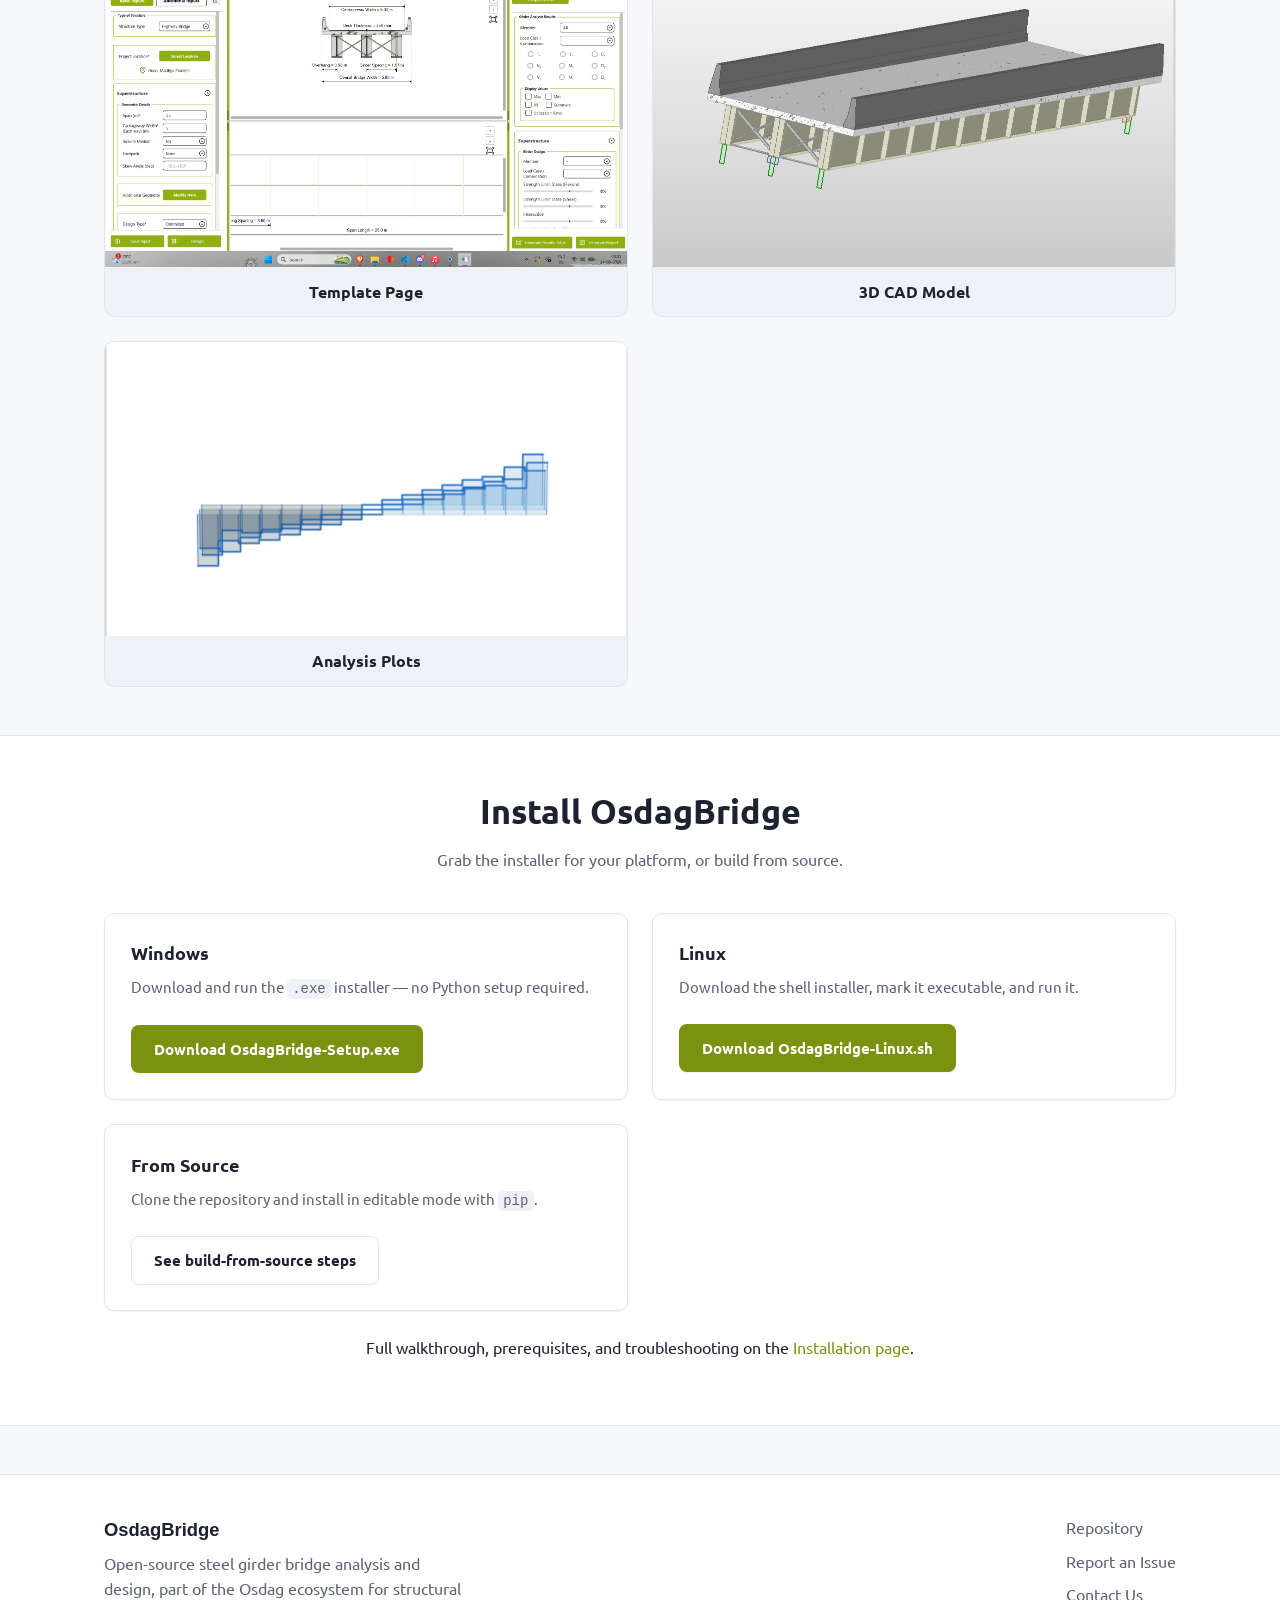
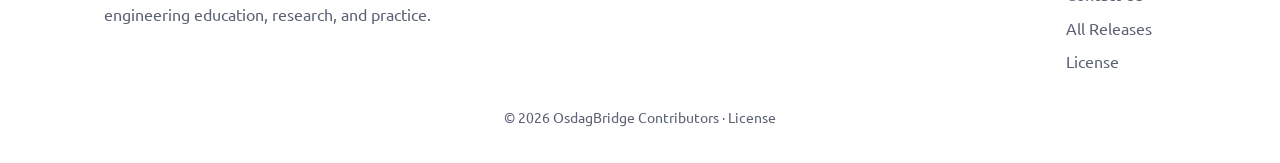
==== commit c096ef97: "feat: add contact us page" ====
--- a/docs/index.html
+++ b/docs/index.html
@@ -17,6 +17,7 @@
         <a href="installation.html">Installation</a>
         <a href="getting-started.html">Getting Started</a>
         <a href="faq.html">FAQ</a>
+        <a href="contact.html">Contact</a>
         <a href="https://github.com/garvit000/OsdagBridge" target="_blank" rel="noopener">GitHub</a>
       </nav>
       <div class="nav-actions">
@@ -171,6 +172,7 @@
       <div class="footer-links">
         <a href="https://github.com/garvit000/OsdagBridge" target="_blank" rel="noopener">Repository</a>
         <a href="https://github.com/garvit000/OsdagBridge/issues" target="_blank" rel="noopener">Report an Issue</a>
+        <a href="contact.html">Contact Us</a>
         <a href="https://github.com/garvit000/OsdagBridge/releases" target="_blank" rel="noopener">All Releases</a>
         <a href="https://github.com/garvit000/OsdagBridge/blob/dev/LICENSE" target="_blank" rel="noopener">License</a>
       </div>
--- a/docs/assets/style.css
+++ b/docs/assets/style.css
@@ -588,6 +588,172 @@
   margin-top: 2rem;
 }
 
+/* ------------------------------------ Forms & Contact ------------------------- */
+
+.contact-layout {
+  display: grid;
+  grid-template-columns: 1fr 1.25fr;
+  gap: 2rem;
+  align-items: start;
+}
+
+.contact-card-grid {
+  display: grid;
+  gap: 1.25rem;
+}
+
+.contact-card {
+  background: var(--color-surface);
+  border: 1px solid var(--color-border);
+  border-radius: var(--radius);
+  padding: 1.4rem;
+  box-shadow: var(--shadow-sm);
+  display: flex;
+  gap: 1rem;
+  align-items: flex-start;
+  transition: transform 0.15s ease, box-shadow 0.15s ease, border-color 0.15s ease;
+}
+
+.contact-card:hover {
+  transform: translateY(-2px);
+  box-shadow: var(--shadow-md);
+  border-color: var(--color-brand);
+}
+
+.contact-card-icon {
+  width: 2.75rem;
+  height: 2.75rem;
+  border-radius: 10px;
+  background: var(--color-code-bg);
+  border: 1px solid var(--color-border);
+  display: flex;
+  align-items: center;
+  justify-content: center;
+  font-size: 1.35rem;
+  flex-shrink: 0;
+}
+
+.contact-card-content h3 {
+  margin: 0 0 0.35rem;
+  font-size: 1.05rem;
+}
+
+.contact-card-content p {
+  margin: 0 0 0.5rem;
+  color: var(--color-text-muted);
+  font-size: 0.92rem;
+}
+
+.contact-card-content .contact-link {
+  font-weight: 600;
+  font-size: 0.95rem;
+  word-break: break-all;
+  display: inline-flex;
+  align-items: center;
+  gap: 0.35rem;
+}
+
+.form-box {
+  background: var(--color-surface);
+  border: 1px solid var(--color-border);
+  border-radius: var(--radius);
+  padding: 2rem;
+  box-shadow: var(--shadow-sm);
+}
+
+.form-box h2 {
+  font-size: 1.4rem;
+  margin: 0 0 0.5rem;
+}
+
+.form-box p.form-subtitle {
+  color: var(--color-text-muted);
+  font-size: 0.95rem;
+  margin: 0 0 1.5rem;
+}
+
+.form-row {
+  display: grid;
+  grid-template-columns: 1fr 1fr;
+  gap: 1rem;
+}
+
+.form-group {
+  margin-bottom: 1.25rem;
+}
+
+.form-group label {
+  display: block;
+  font-weight: 600;
+  font-size: 0.9rem;
+  margin-bottom: 0.4rem;
+  color: var(--color-text);
+}
+
+.form-control {
+  width: 100%;
+  padding: 0.75rem 0.9rem;
+  font-family: var(--font-body);
+  font-size: 0.95rem;
+  background: var(--color-bg);
+  color: var(--color-text);
+  border: 1px solid var(--color-border);
+  border-radius: 8px;
+  outline: none;
+  transition: border-color 0.15s ease, box-shadow 0.15s ease, background-color 0.2s ease;
+}
+
+.form-control:focus {
+  border-color: var(--color-brand);
+  box-shadow: 0 0 0 3px rgba(122, 146, 16, 0.18);
+}
+
+select.form-control {
+  cursor: pointer;
+}
+
+textarea.form-control {
+  resize: vertical;
+  min-height: 120px;
+}
+
+.form-actions {
+  display: flex;
+  flex-wrap: wrap;
+  gap: 0.75rem;
+  align-items: center;
+  margin-top: 1.5rem;
+}
+
+.form-notice {
+  font-size: 0.85rem;
+  color: var(--color-text-muted);
+  margin-top: 0.75rem;
+  line-height: 1.4;
+}
+
+.status-box {
+  padding: 0.85rem 1.1rem;
+  border-radius: 8px;
+  font-size: 0.9rem;
+  margin-top: 1rem;
+  display: none;
+}
+
+.status-box.success {
+  display: block;
+  background: rgba(46, 211, 168, 0.15);
+  border: 1px solid var(--color-accent);
+  color: var(--color-text);
+}
+
+.status-box.info {
+  display: block;
+  background: var(--color-code-bg);
+  border: 1px solid var(--color-border);
+  color: var(--color-text);
+}
+
 /* ------------------------------------ Utility ---------------------------------- */
 
 .text-center {
@@ -611,6 +777,12 @@
 }
 
 /* ------------------------------------ Responsive -------------------------------- */
+
+@media (max-width: 900px) {
+  .contact-layout {
+    grid-template-columns: 1fr;
+  }
+}
 
 @media (max-width: 780px) {
   .nav-links {
@@ -639,4 +811,9 @@
   .footer-container {
     flex-direction: column;
   }
-}
+
+  .form-row {
+    grid-template-columns: 1fr;
+  }
+}
+
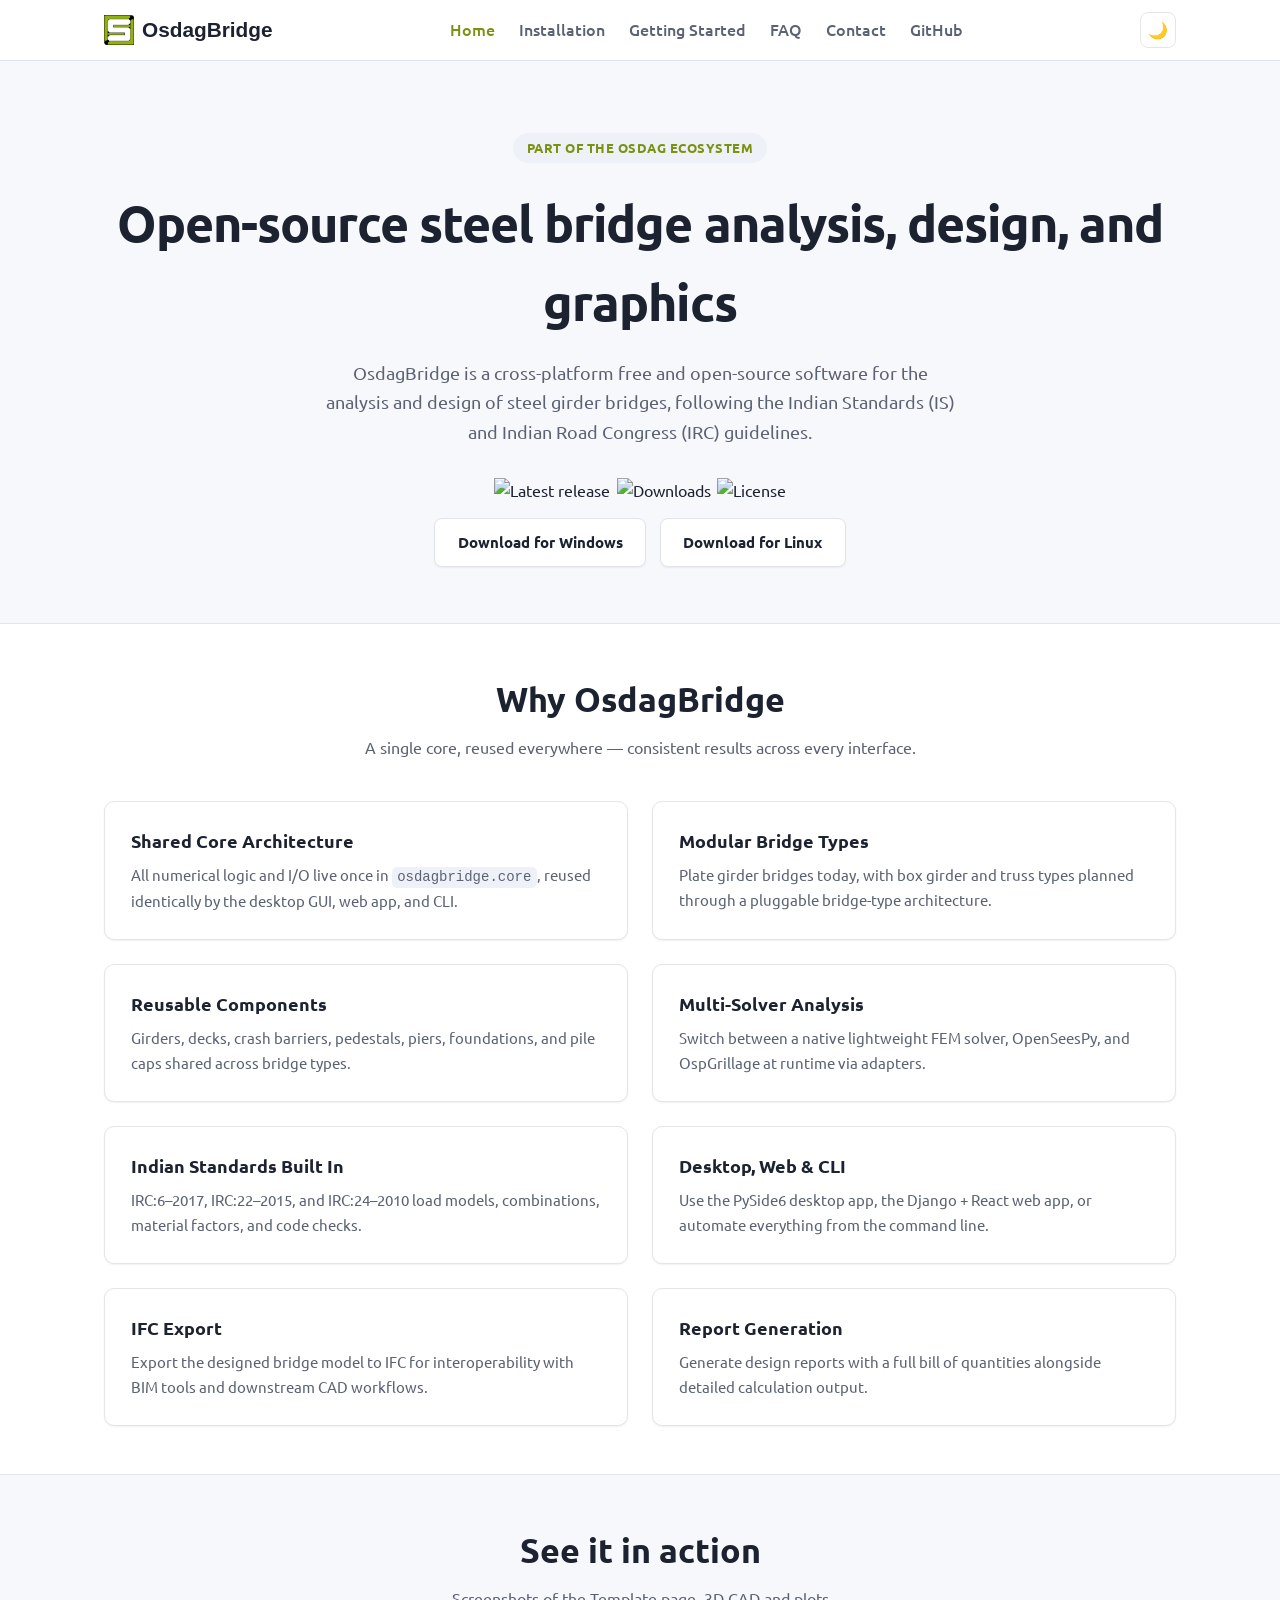
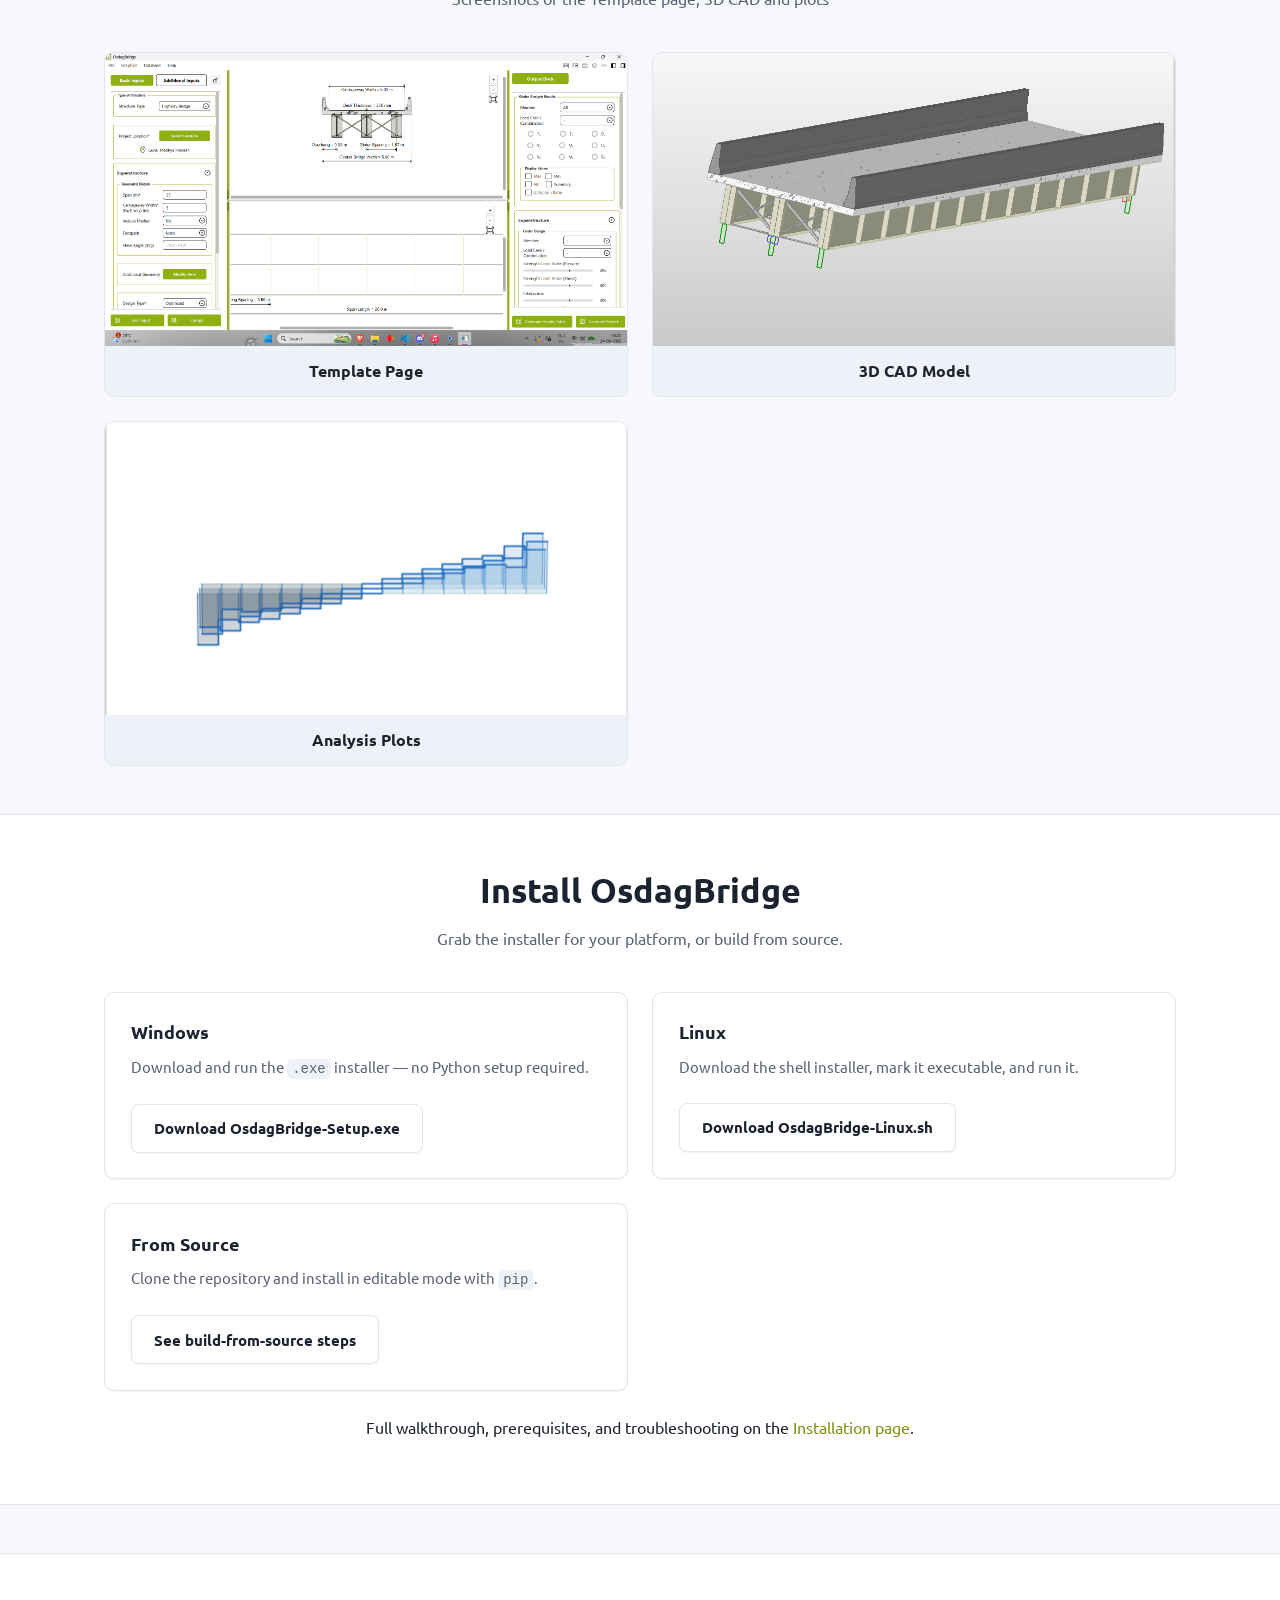
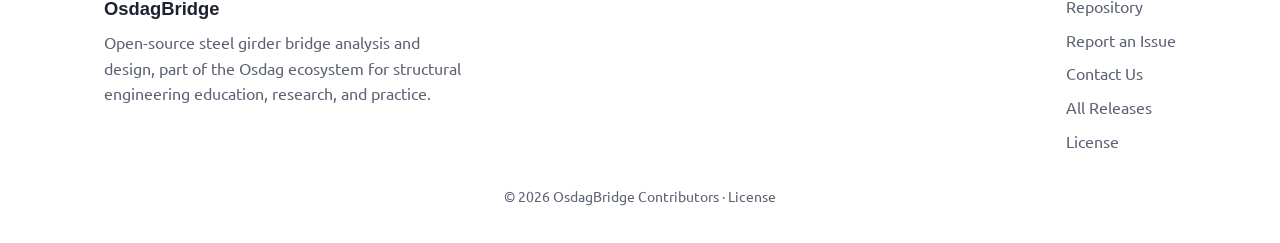
==== commit e6660e7a: "update description and  button styling and update discord link in contact page" ====
--- a/docs/index.html
+++ b/docs/index.html
@@ -32,10 +32,10 @@
     <section class="hero">
       <div class="container">
         <span class="eyebrow">Part of the Osdag ecosystem</span>
-        <h1>Steel bridge analysis &amp; design, open source.</h1>
+        <h1>Open-source steel bridge analysis, design, and graphics</h1>
         <p class="lead">
-          OsdagBridge is a modular, shared-core plugin for analyzing and designing short-span steel girder bridges,
-          available as a desktop app, web app, and CLI — all backed by the same Python core.
+          OsdagBridge is a cross-platform free and open-source software for the 
+          analysis and design of steel girder bridges, following the Indian Standards (IS) and Indian Road Congress (IRC) guidelines.
         </p>
         <div class="badge-row">
           <img src="https://img.shields.io/github/v/release/garvit000/OsdagBridge?label=latest%20release" alt="Latest release" />
@@ -43,7 +43,7 @@
           <img src="https://img.shields.io/github/license/garvit000/OsdagBridge" alt="License" />
         </div>
         <div class="btn-group">
-          <a class="btn btn-primary" href="https://github.com/garvit000/OsdagBridge/releases/latest/download/OsdagBridge-Setup.exe">
+          <a class="btn btn-secondary" href="https://github.com/garvit000/OsdagBridge/releases/latest/download/OsdagBridge-Setup.exe">
             Download for Windows
           </a>
           <a class="btn btn-secondary" href="https://github.com/garvit000/OsdagBridge/releases/latest/download/OsdagBridge-Linux.sh">
@@ -133,7 +133,7 @@
             <h3>Windows</h3>
             <p>Download and run the <code>.exe</code> installer — no Python setup required.</p>
             <div class="mt-2">
-              <a class="btn btn-primary" href="https://github.com/garvit000/OsdagBridge/releases/latest/download/OsdagBridge-Setup.exe">
+              <a class="btn btn-secondary" href="https://github.com/garvit000/OsdagBridge/releases/latest/download/OsdagBridge-Setup.exe">
                 Download OsdagBridge-Setup.exe
               </a>
             </div>
@@ -142,7 +142,7 @@
             <h3>Linux</h3>
             <p>Download the shell installer, mark it executable, and run it.</p>
             <div class="mt-2">
-              <a class="btn btn-primary" href="https://github.com/garvit000/OsdagBridge/releases/latest/download/OsdagBridge-Linux.sh">
+              <a class="btn btn-secondary" href="https://github.com/garvit000/OsdagBridge/releases/latest/download/OsdagBridge-Linux.sh">
                 Download OsdagBridge-Linux.sh
               </a>
             </div>
--- a/docs/assets/style.css
+++ b/docs/assets/style.css
@@ -223,7 +223,7 @@
   font-size: 0.95rem;
   border: 1px solid transparent;
   cursor: pointer;
-  transition: transform 0.12s ease, box-shadow 0.12s ease, background-color 0.12s ease;
+  transition: transform 0.15s ease, box-shadow 0.15s ease, background-color 0.15s ease, color 0.15s ease, border-color 0.15s ease;
 }
 
 .btn:hover {
@@ -234,20 +234,25 @@
 .btn-primary {
   background: var(--color-brand);
   color: var(--color-brand-contrast);
+  border-color: var(--color-brand);
   box-shadow: var(--shadow-sm);
 }
 
 .btn-primary:hover {
   background: var(--color-brand-dark);
+  border-color: var(--color-brand-dark);
 }
 
 .btn-secondary {
   background: var(--color-surface);
   color: var(--color-text);
   border-color: var(--color-border);
+  box-shadow: var(--shadow-sm);
 }
 
 .btn-secondary:hover {
+  background: var(--color-brand);
+  color: var(--color-brand-contrast);
   border-color: var(--color-brand);
 }
 
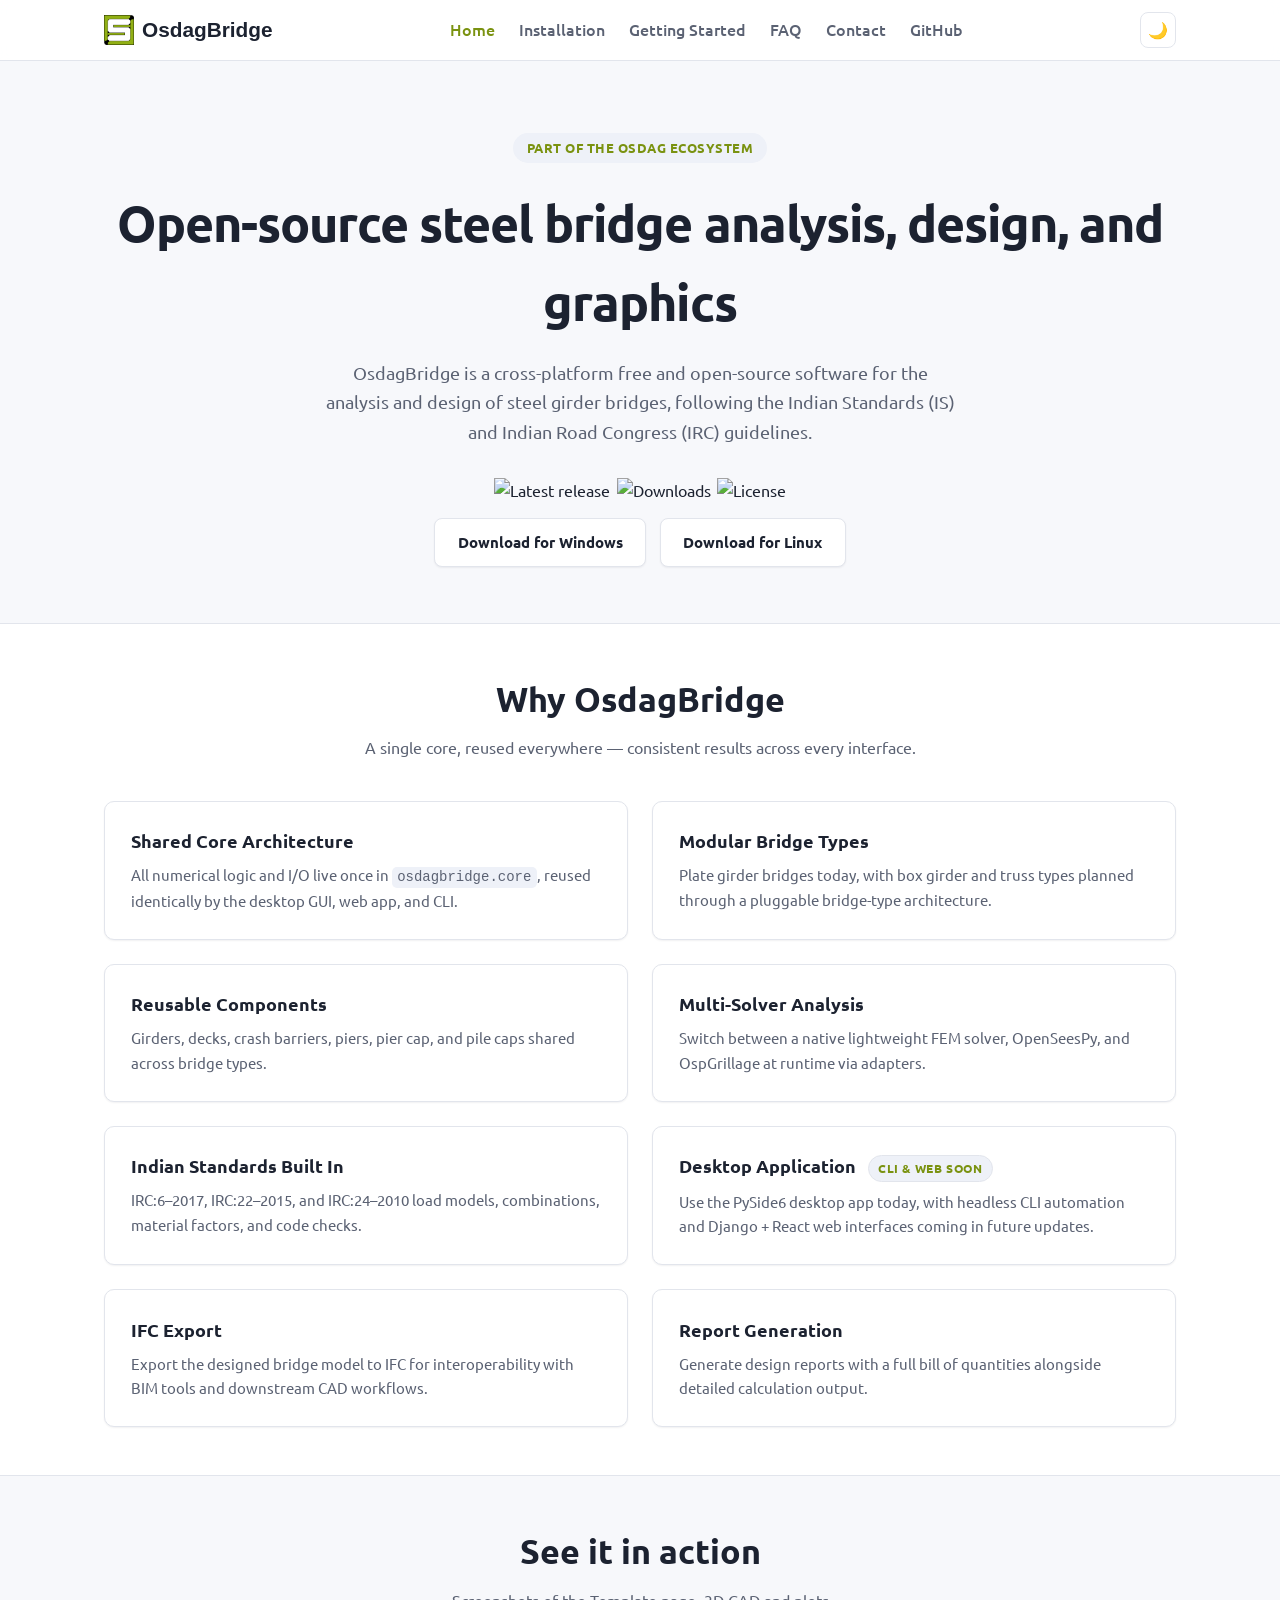
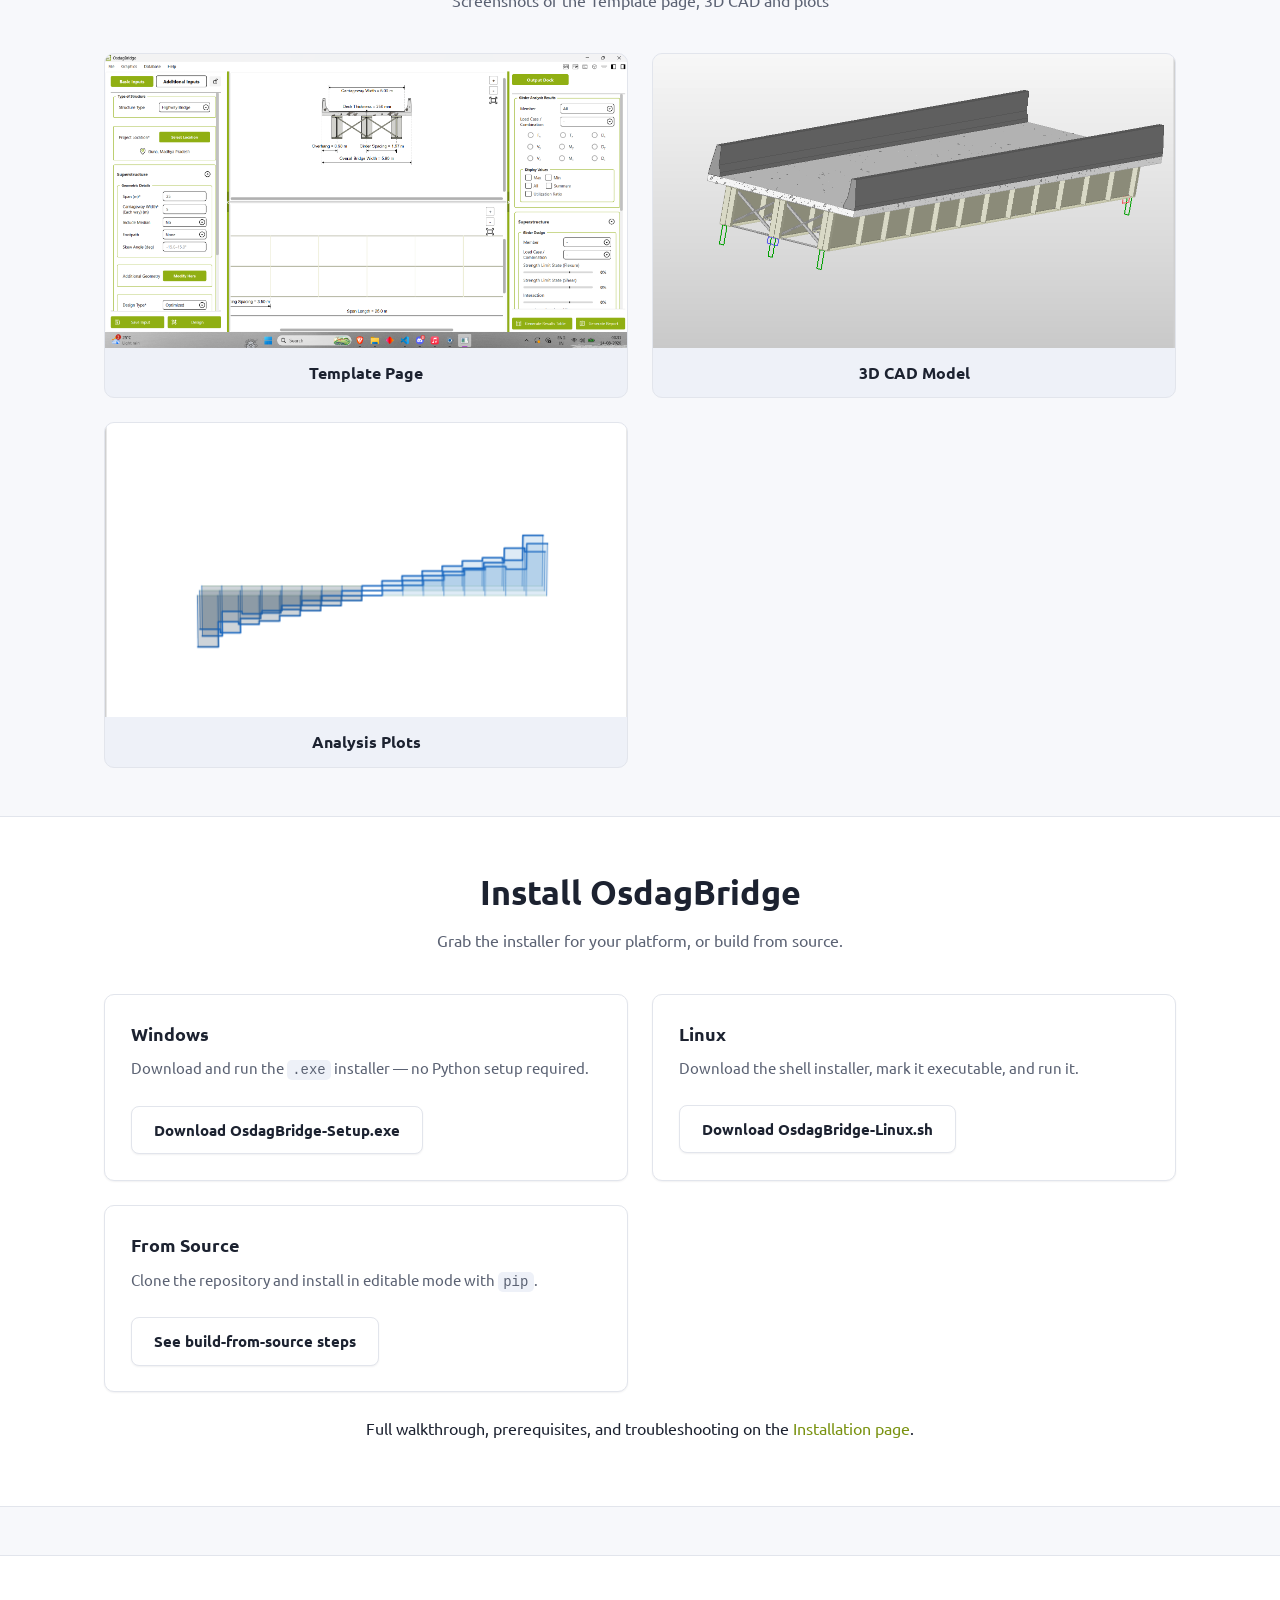
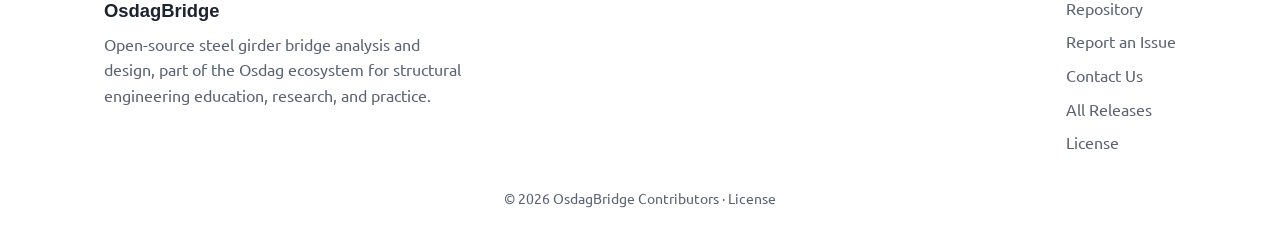
==== commit b1088c82: "docs: update general info and add Web and CLI as coming soon" ====
--- a/docs/index.html
+++ b/docs/index.html
@@ -71,7 +71,7 @@
           </div>
           <div class="card">
             <h3>Reusable Components</h3>
-            <p>Girders, decks, crash barriers, pedestals, piers, foundations, and pile caps shared across bridge types.</p>
+            <p>Girders, decks, crash barriers, piers, pier cap, and pile caps shared across bridge types.</p>
           </div>
           <div class="card">
             <h3>Multi-Solver Analysis</h3>
@@ -82,8 +82,8 @@
             <p>IRC:6–2017, IRC:22–2015, and IRC:24–2010 load models, combinations, material factors, and code checks.</p>
           </div>
           <div class="card">
-            <h3>Desktop, Web &amp; CLI</h3>
-            <p>Use the PySide6 desktop app, the Django + React web app, or automate everything from the command line.</p>
+            <h3>Desktop Application <span class="badge-soon">CLI &amp; Web Soon</span></h3>
+            <p>Use the PySide6 desktop app today, with headless CLI automation and Django + React web interfaces coming in future updates.</p>
           </div>
           <div class="card">
             <h3>IFC Export</h3>
--- a/docs/assets/style.css
+++ b/docs/assets/style.css
@@ -542,9 +542,28 @@
   border-left-color: #d68a00;
 }
 
+.callout.info {
+  border-left-color: var(--color-accent);
+}
+
 .callout strong {
   display: block;
   margin-bottom: 0.25rem;
+}
+
+.badge-soon {
+  display: inline-block;
+  vertical-align: middle;
+  font-size: 0.72rem;
+  font-weight: 700;
+  text-transform: uppercase;
+  letter-spacing: 0.05em;
+  padding: 0.2rem 0.6rem;
+  border-radius: 999px;
+  background: var(--color-code-bg);
+  color: var(--color-brand);
+  border: 1px solid var(--color-border);
+  margin-left: 0.5rem;
 }
 
 /* ------------------------------------ Footer ---------------------------------- */
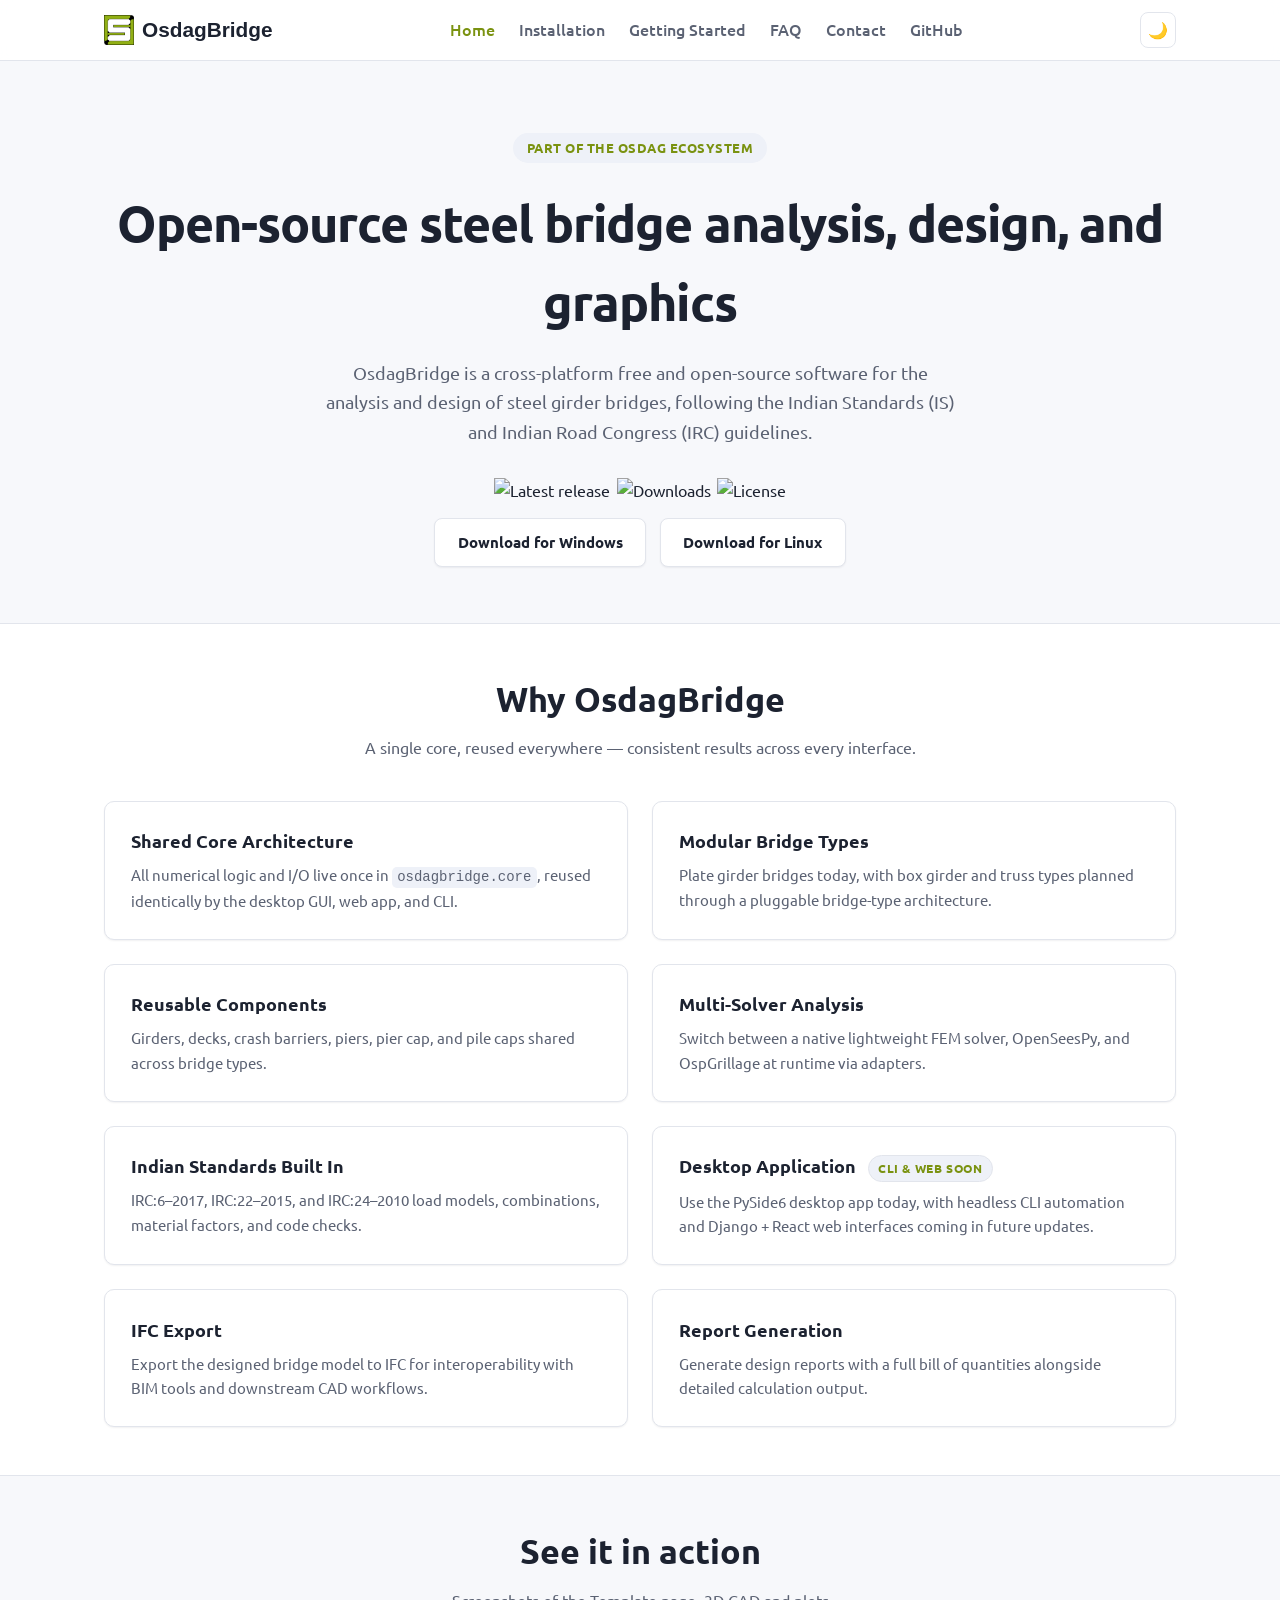
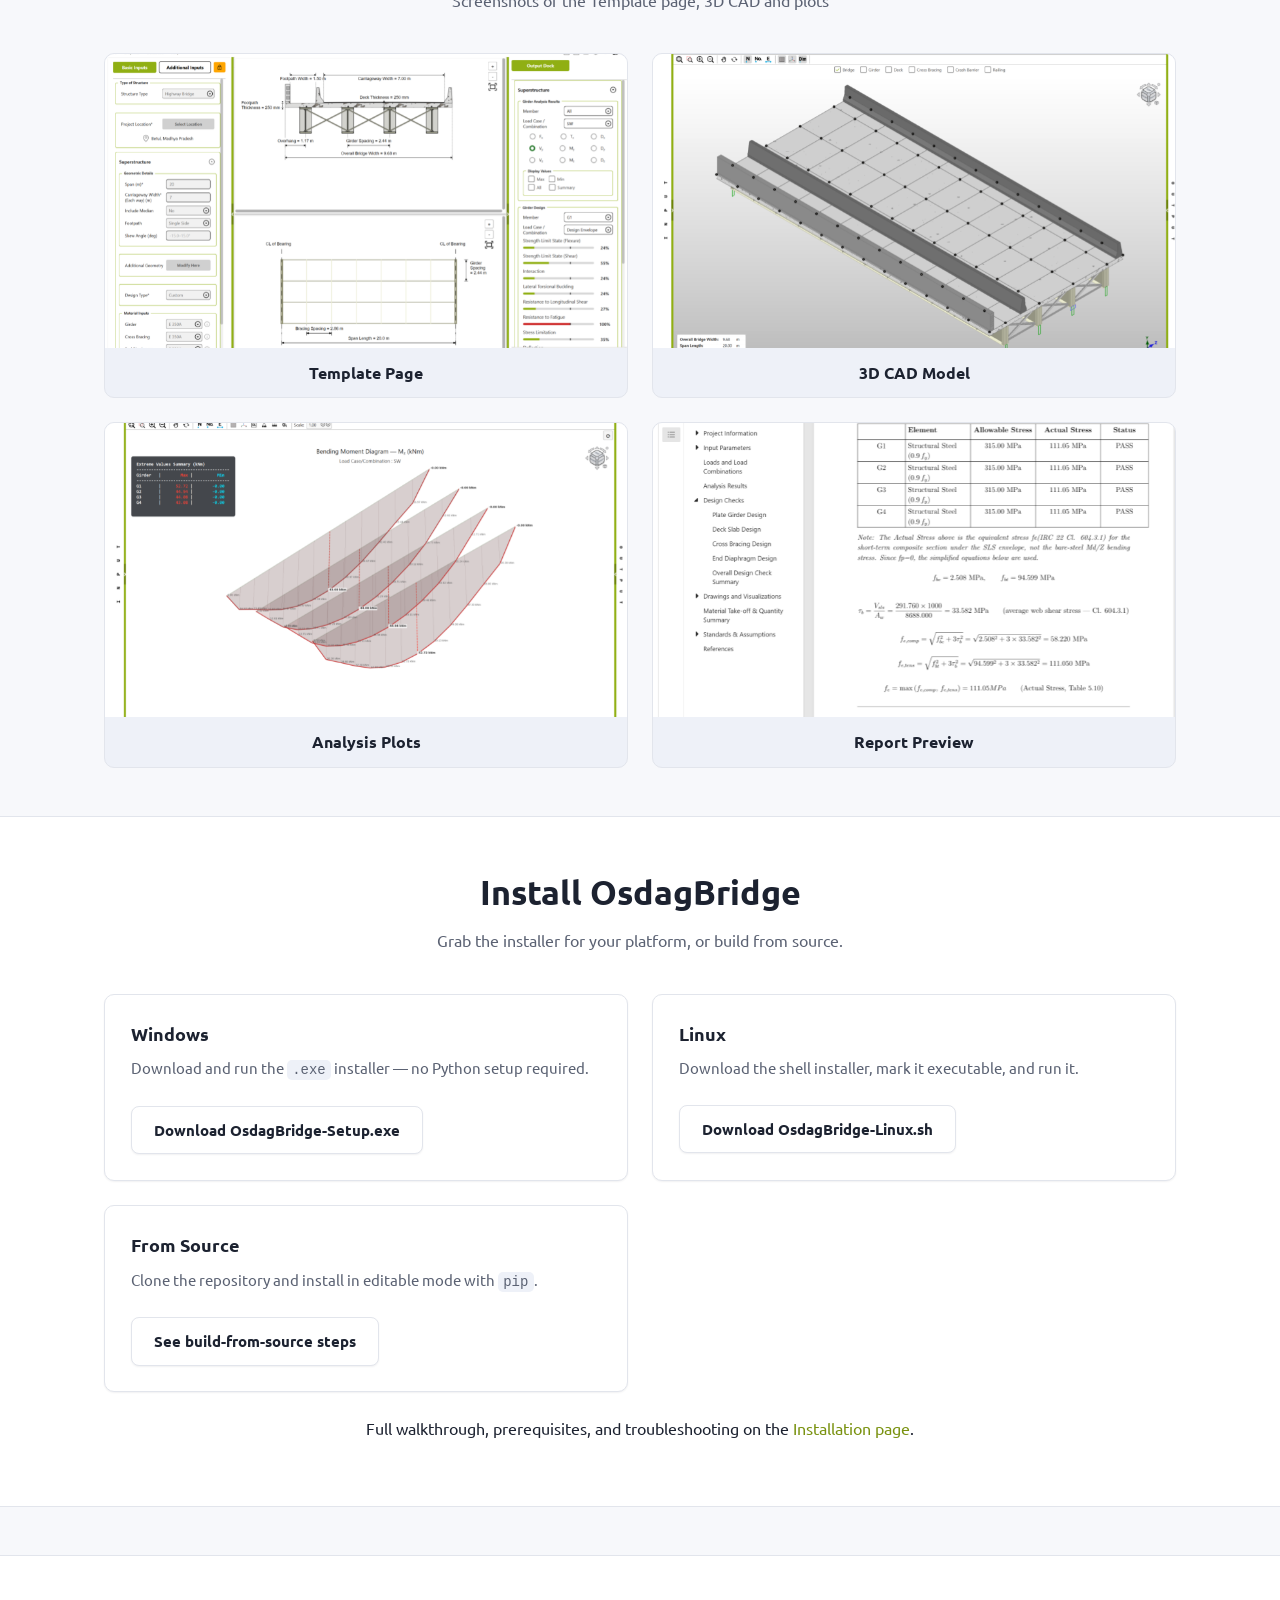
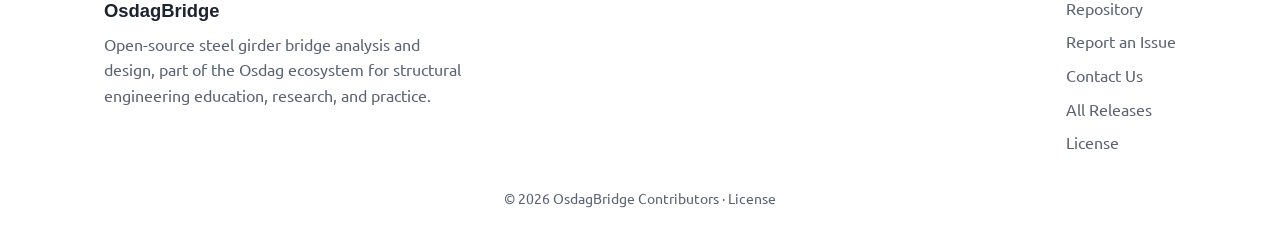
==== commit 05a37dc8: "update images for see it in action" ====
--- a/docs/index.html
+++ b/docs/index.html
@@ -117,6 +117,10 @@
             <img src="assets/images/plots.png" alt="OsdagBridge analysis plots" loading="lazy" />
             <span class="label">Analysis Plots</span>
           </div>
+          <div class="screenshot">
+            <img src="assets/images/report-preview.png" alt="OsdagBridge report preview" loading="lazy" />
+            <span class="label">Report Preview</span>
+          </div>
         </div>
       </div>
     </section>
